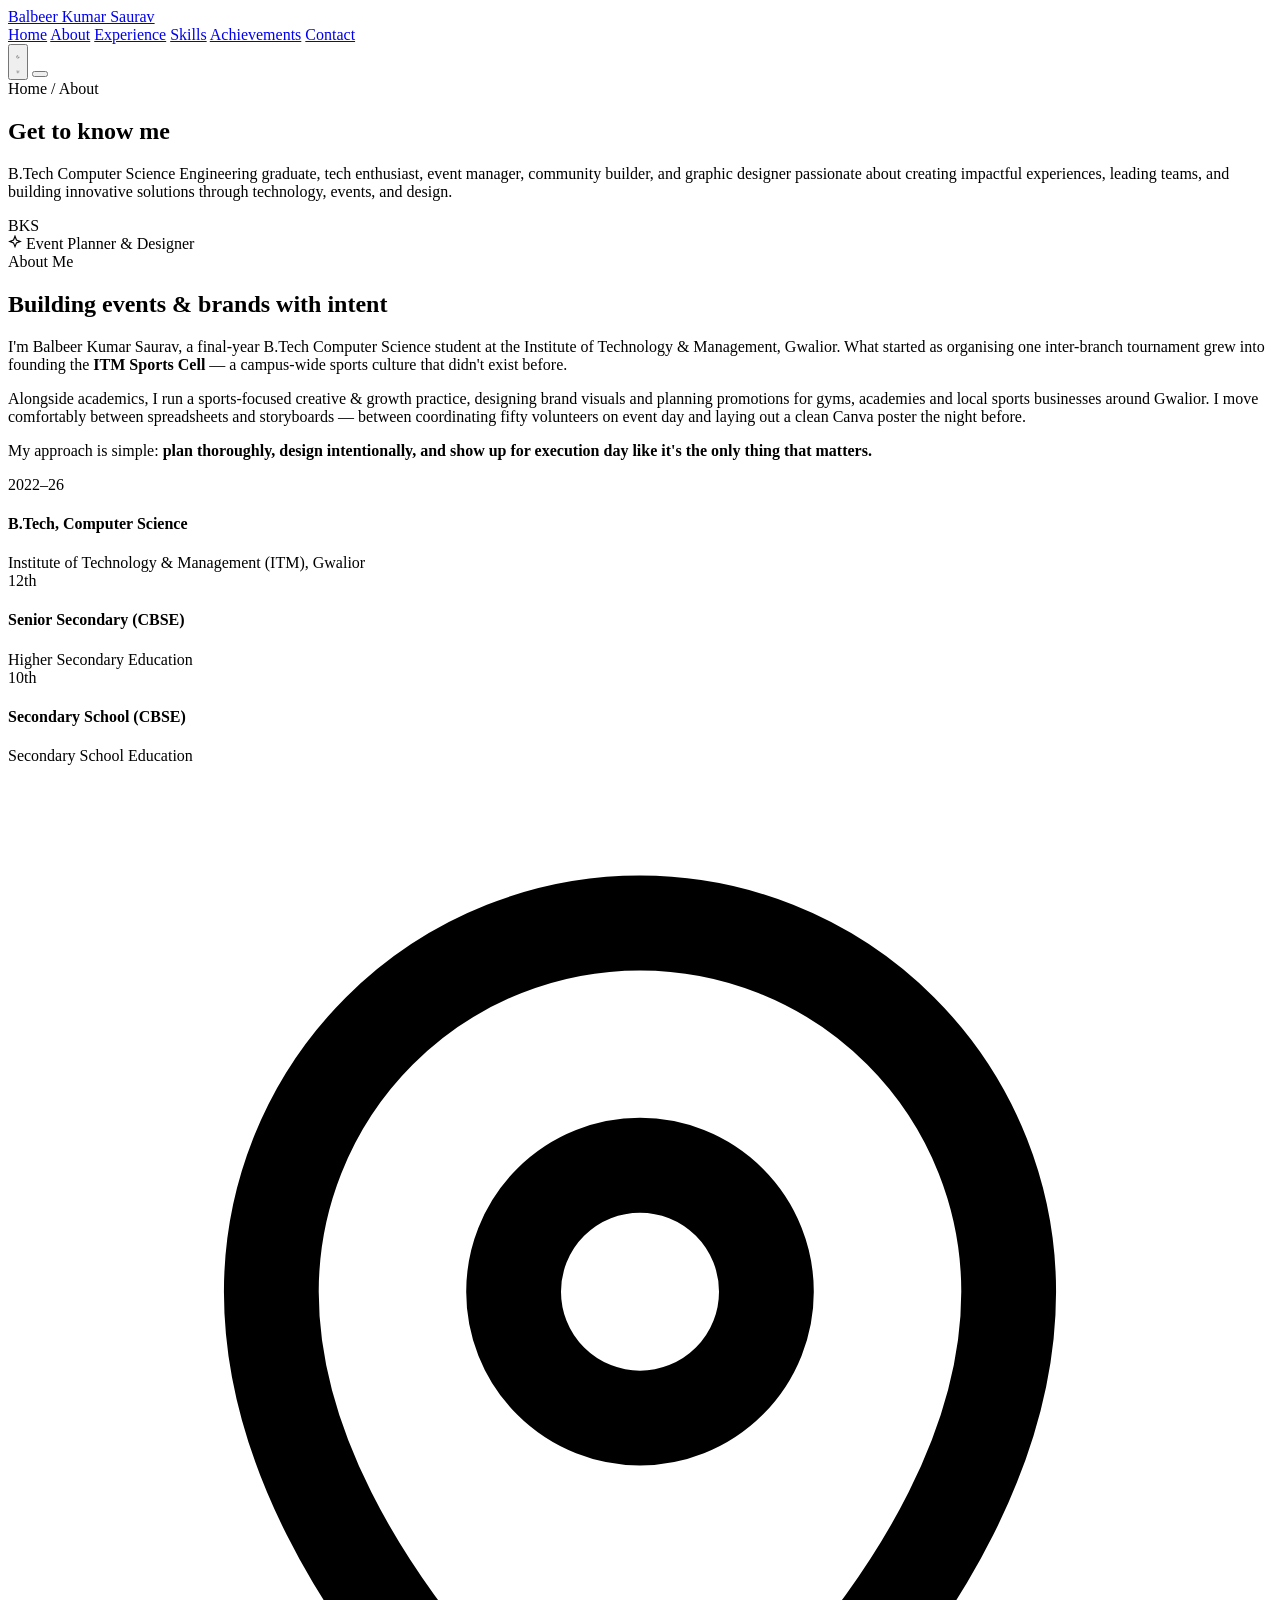
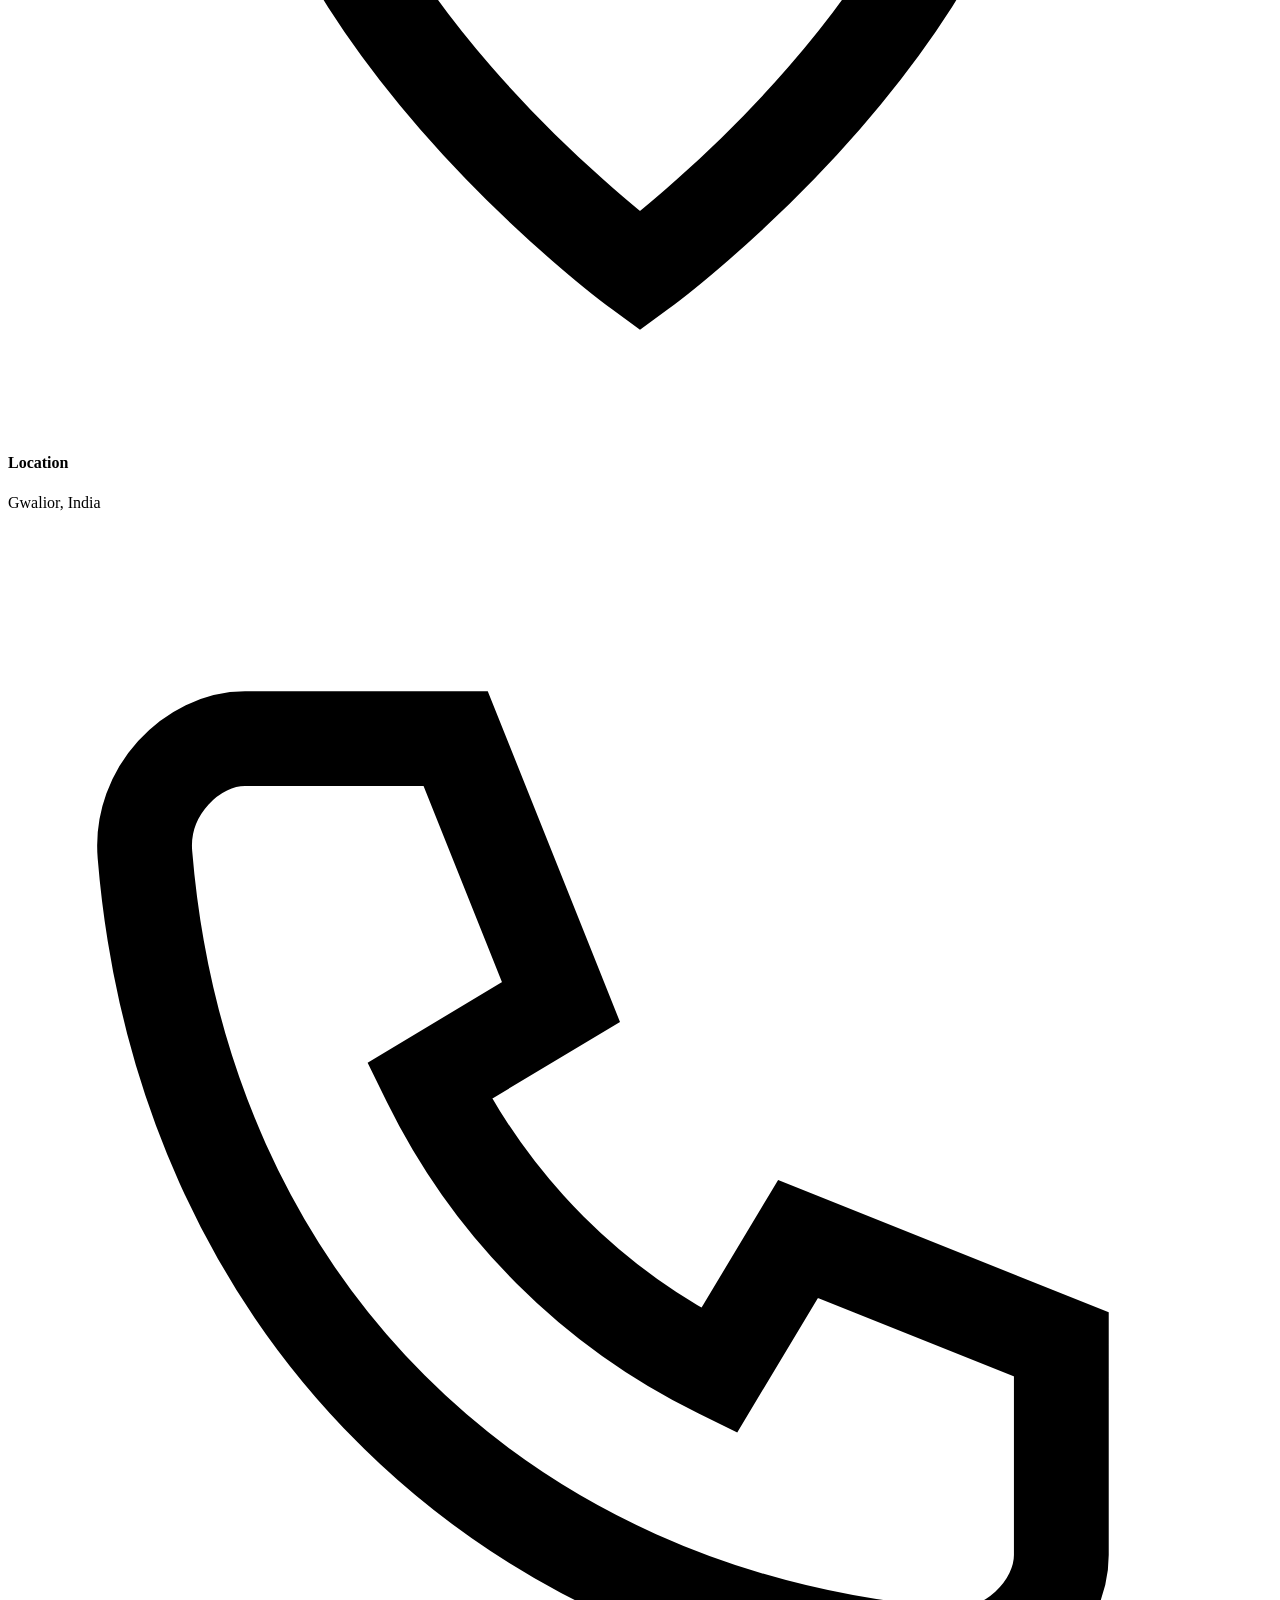
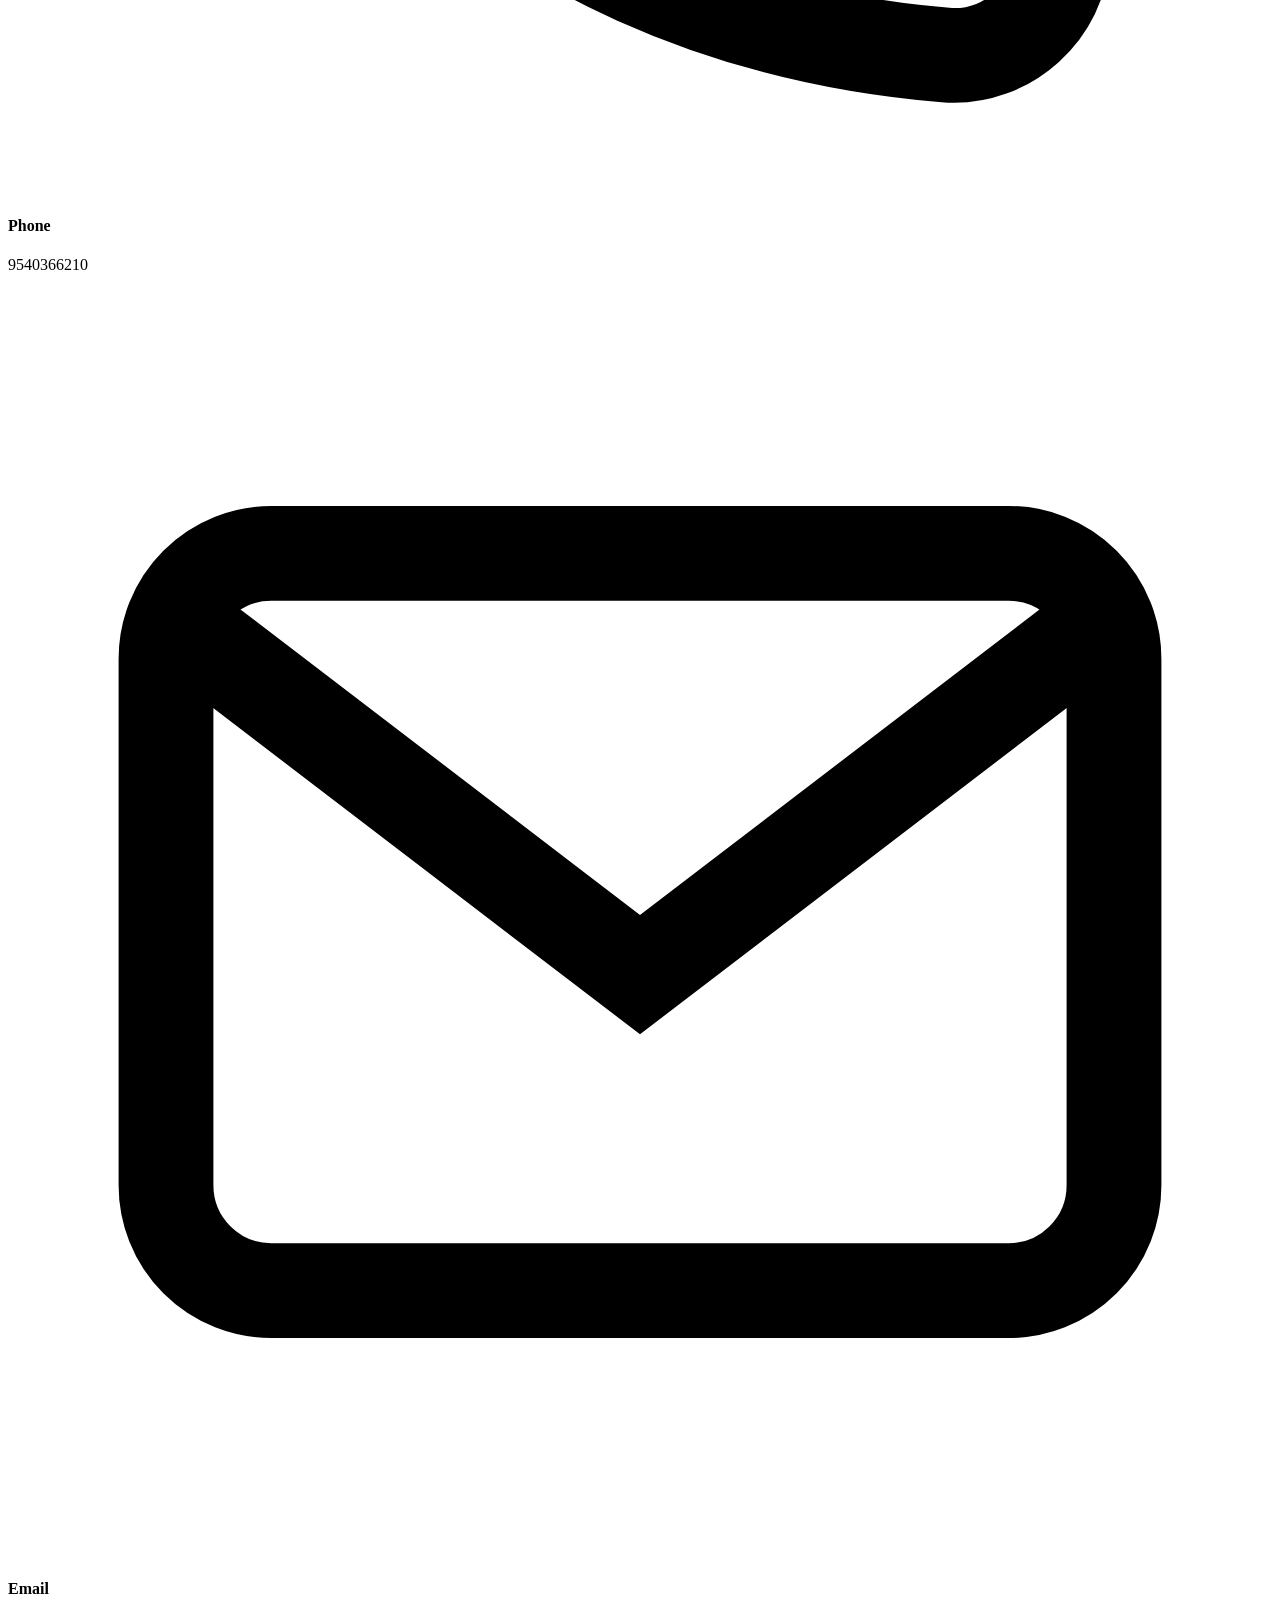
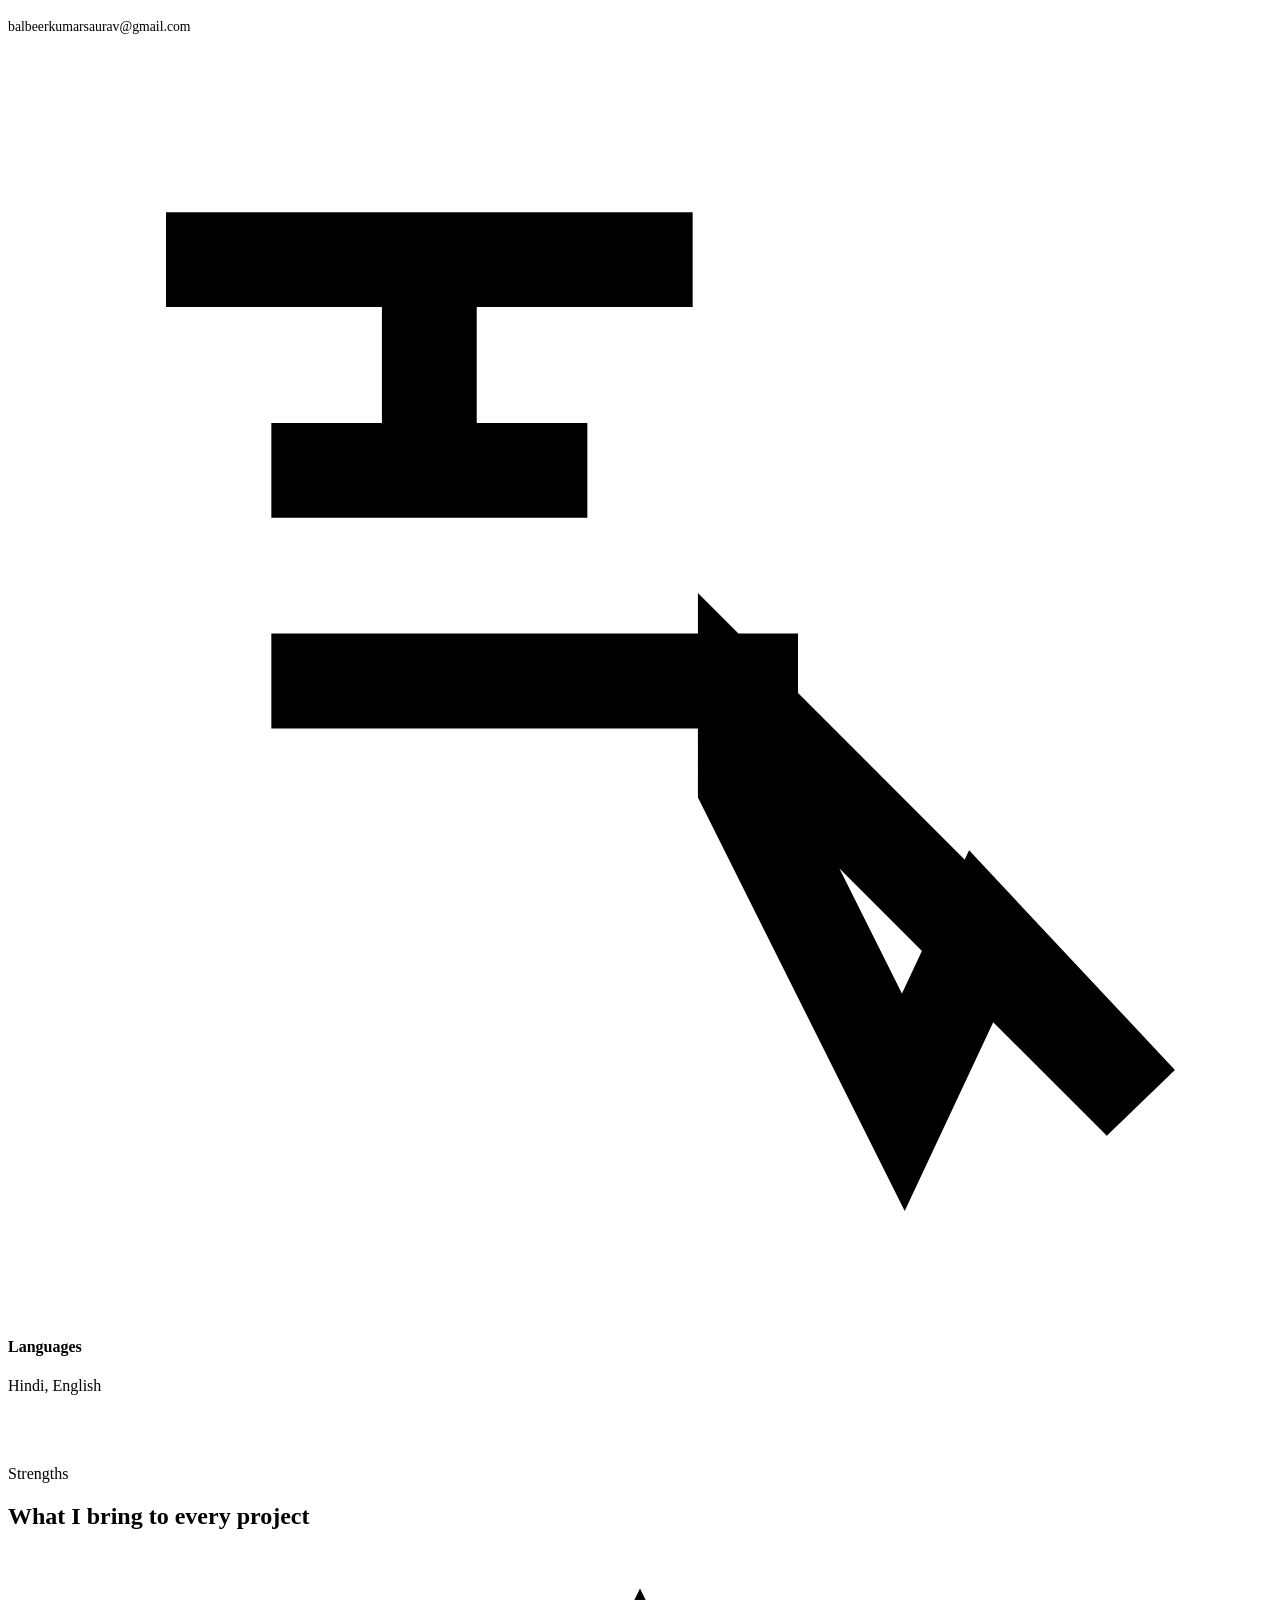
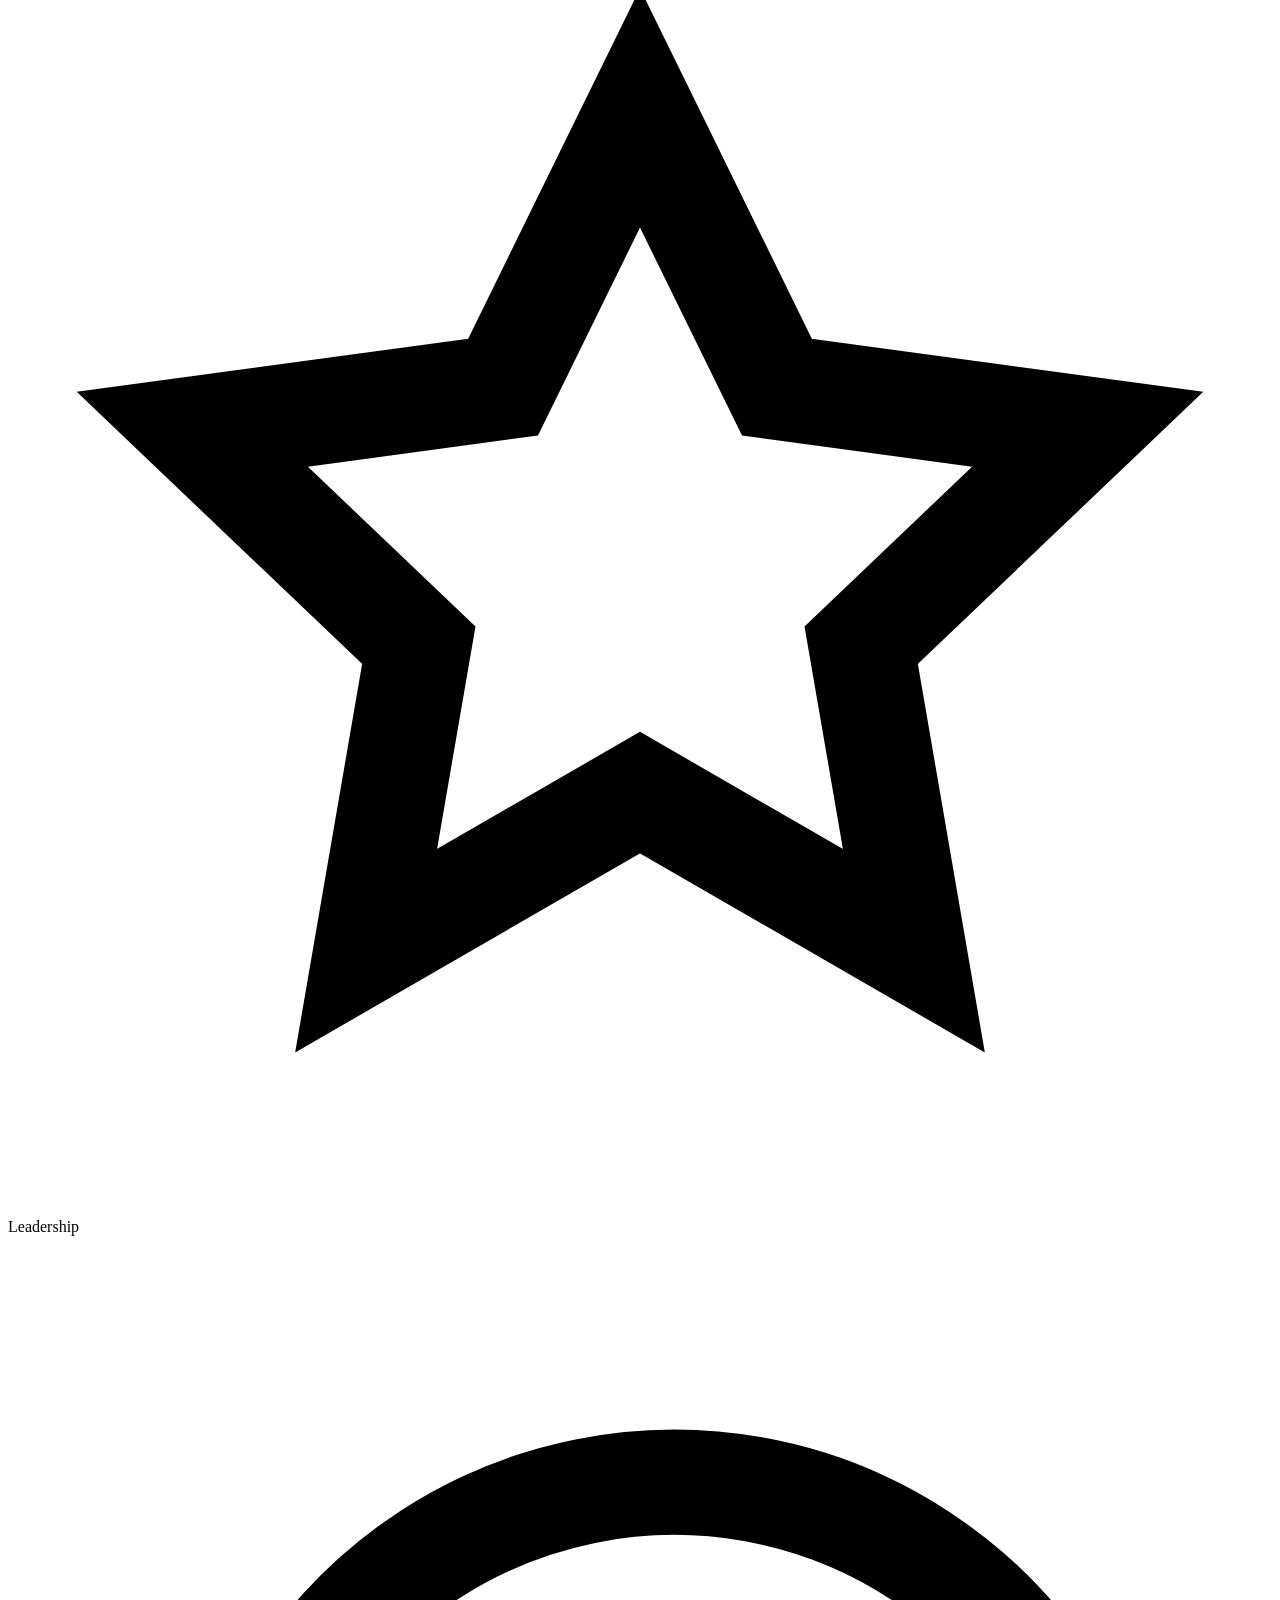
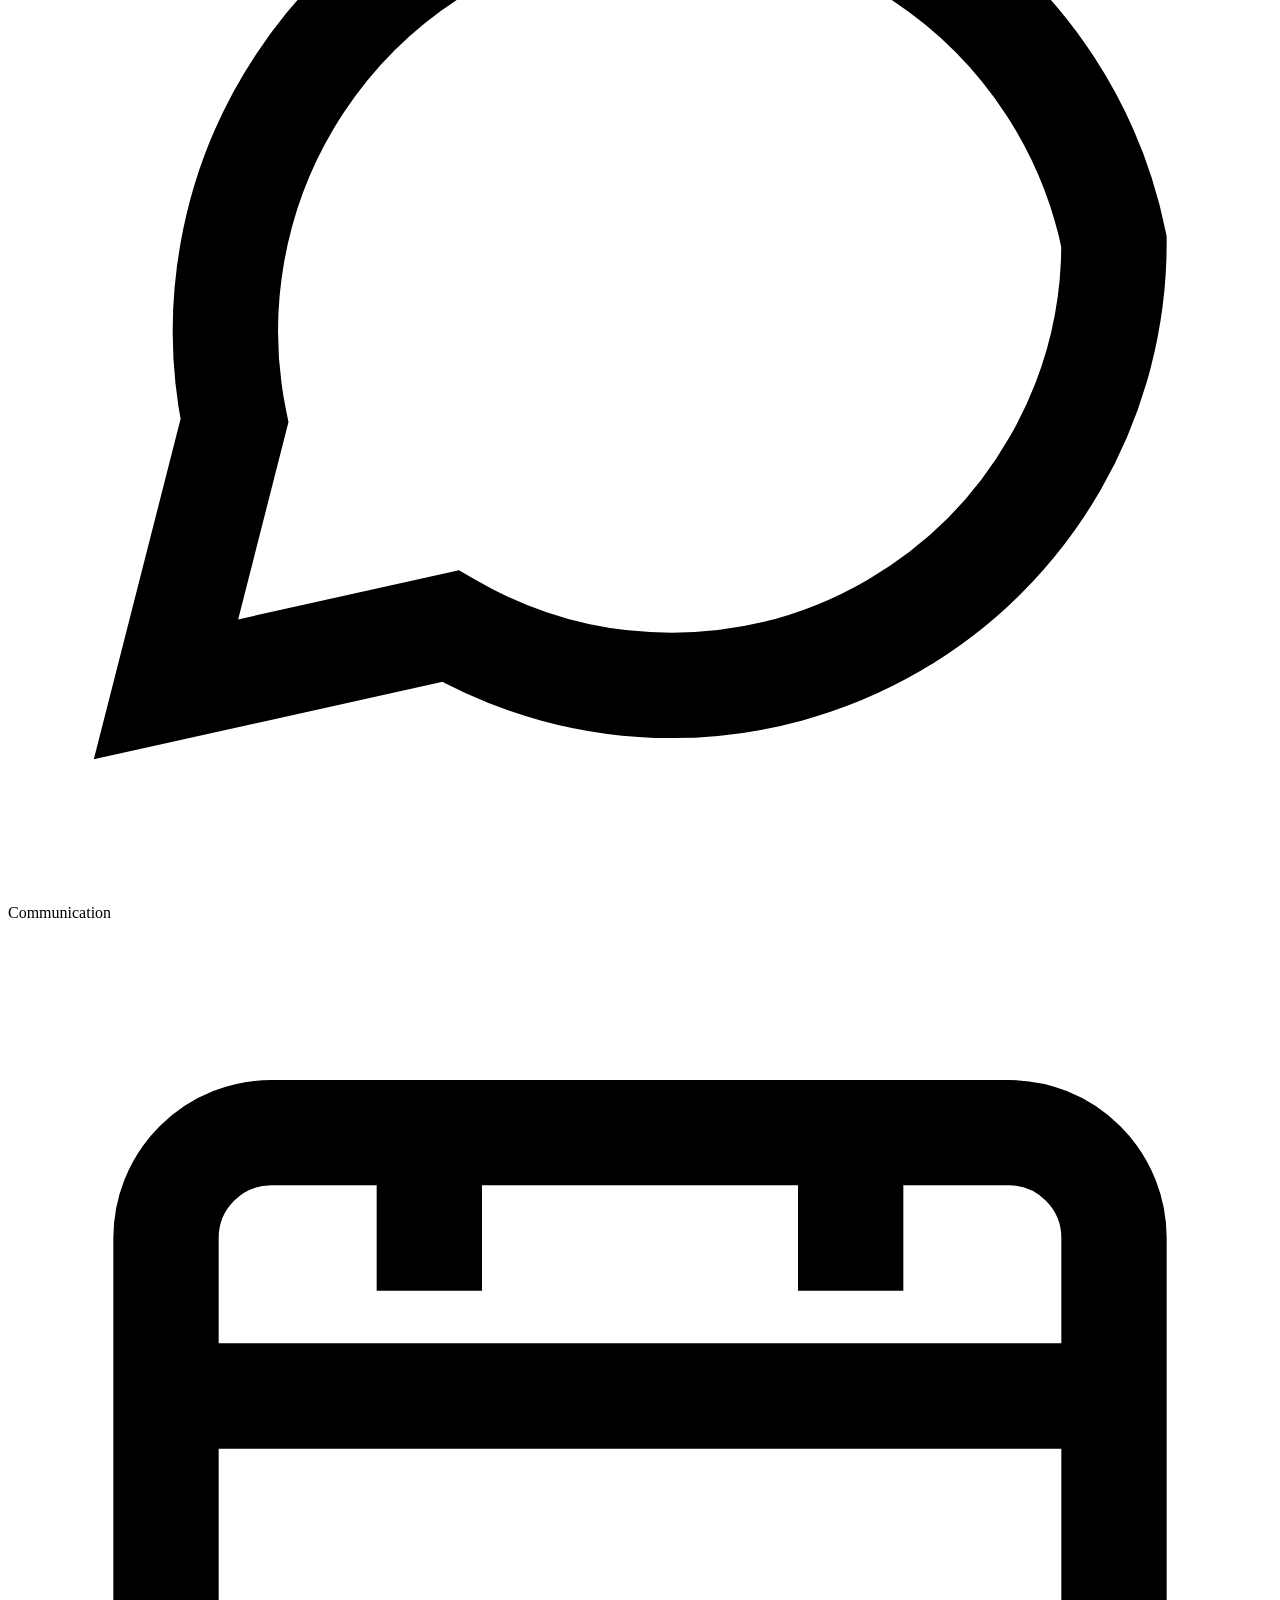
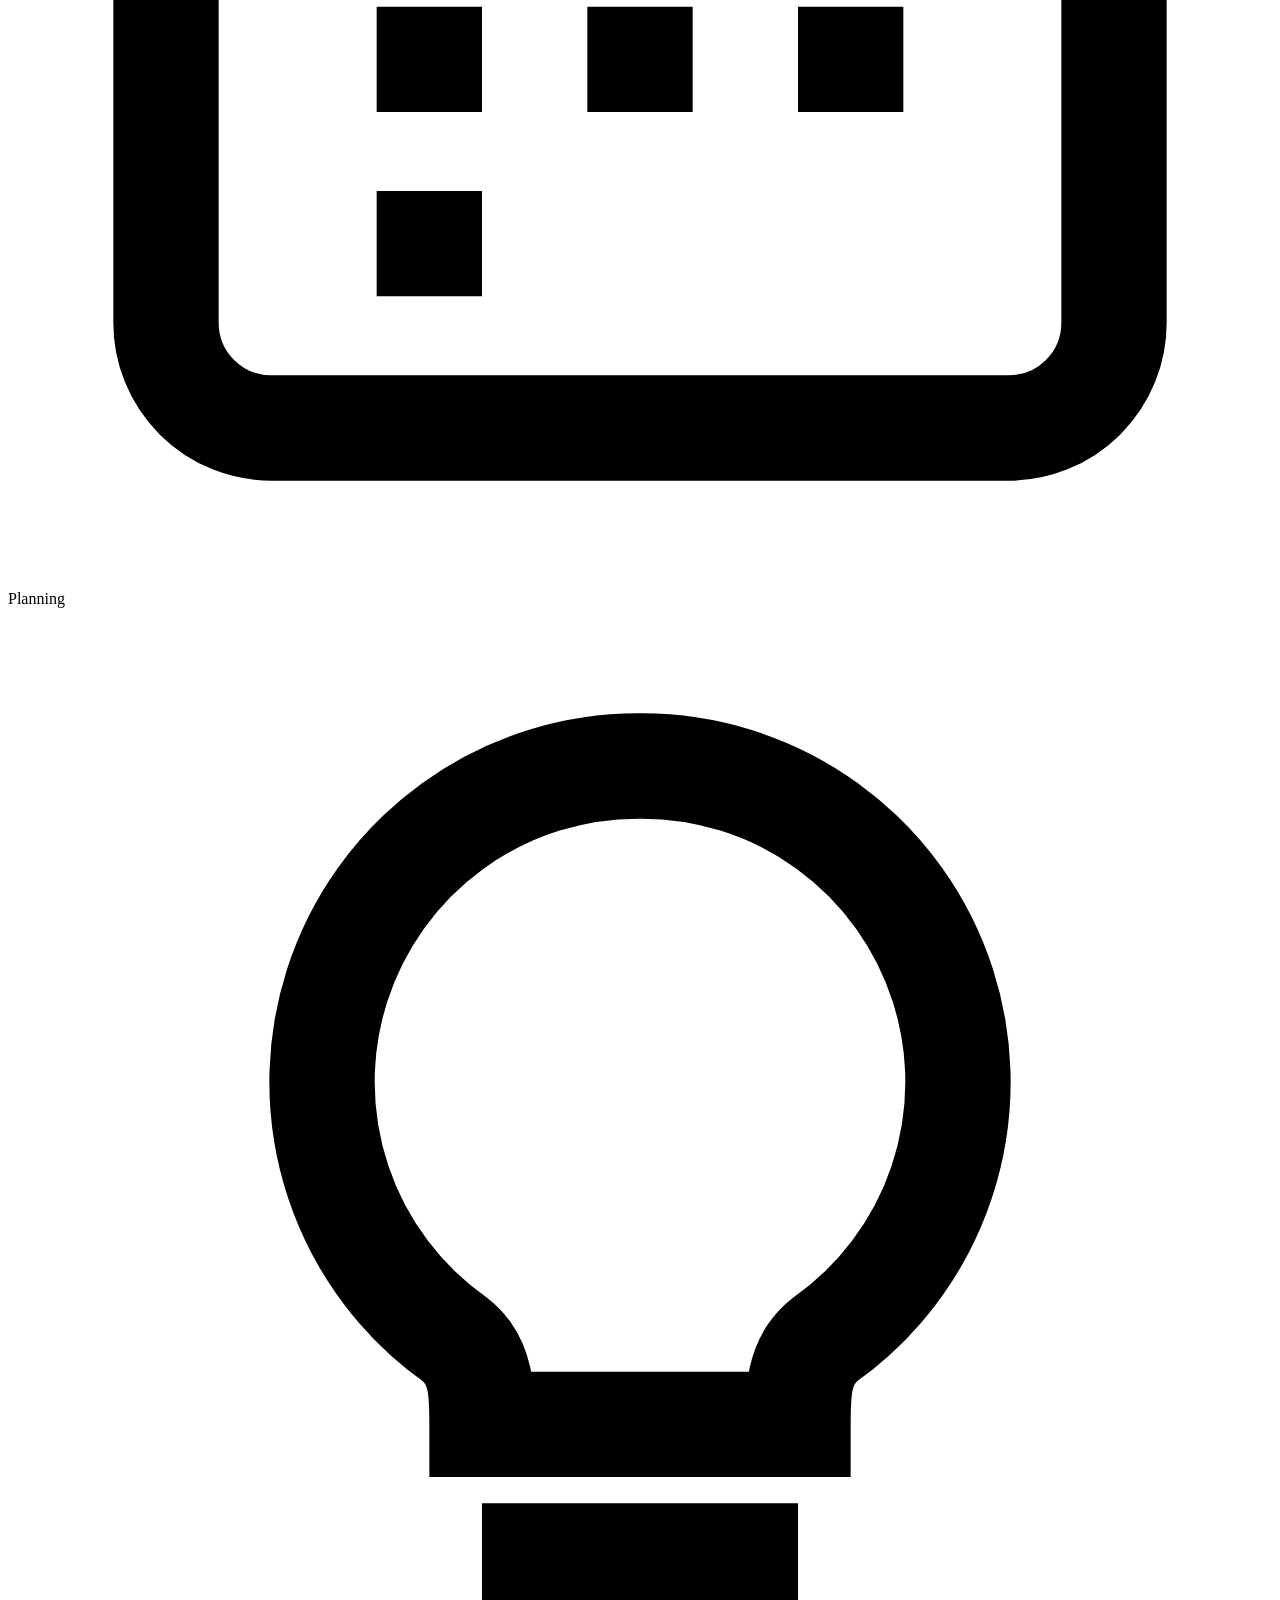
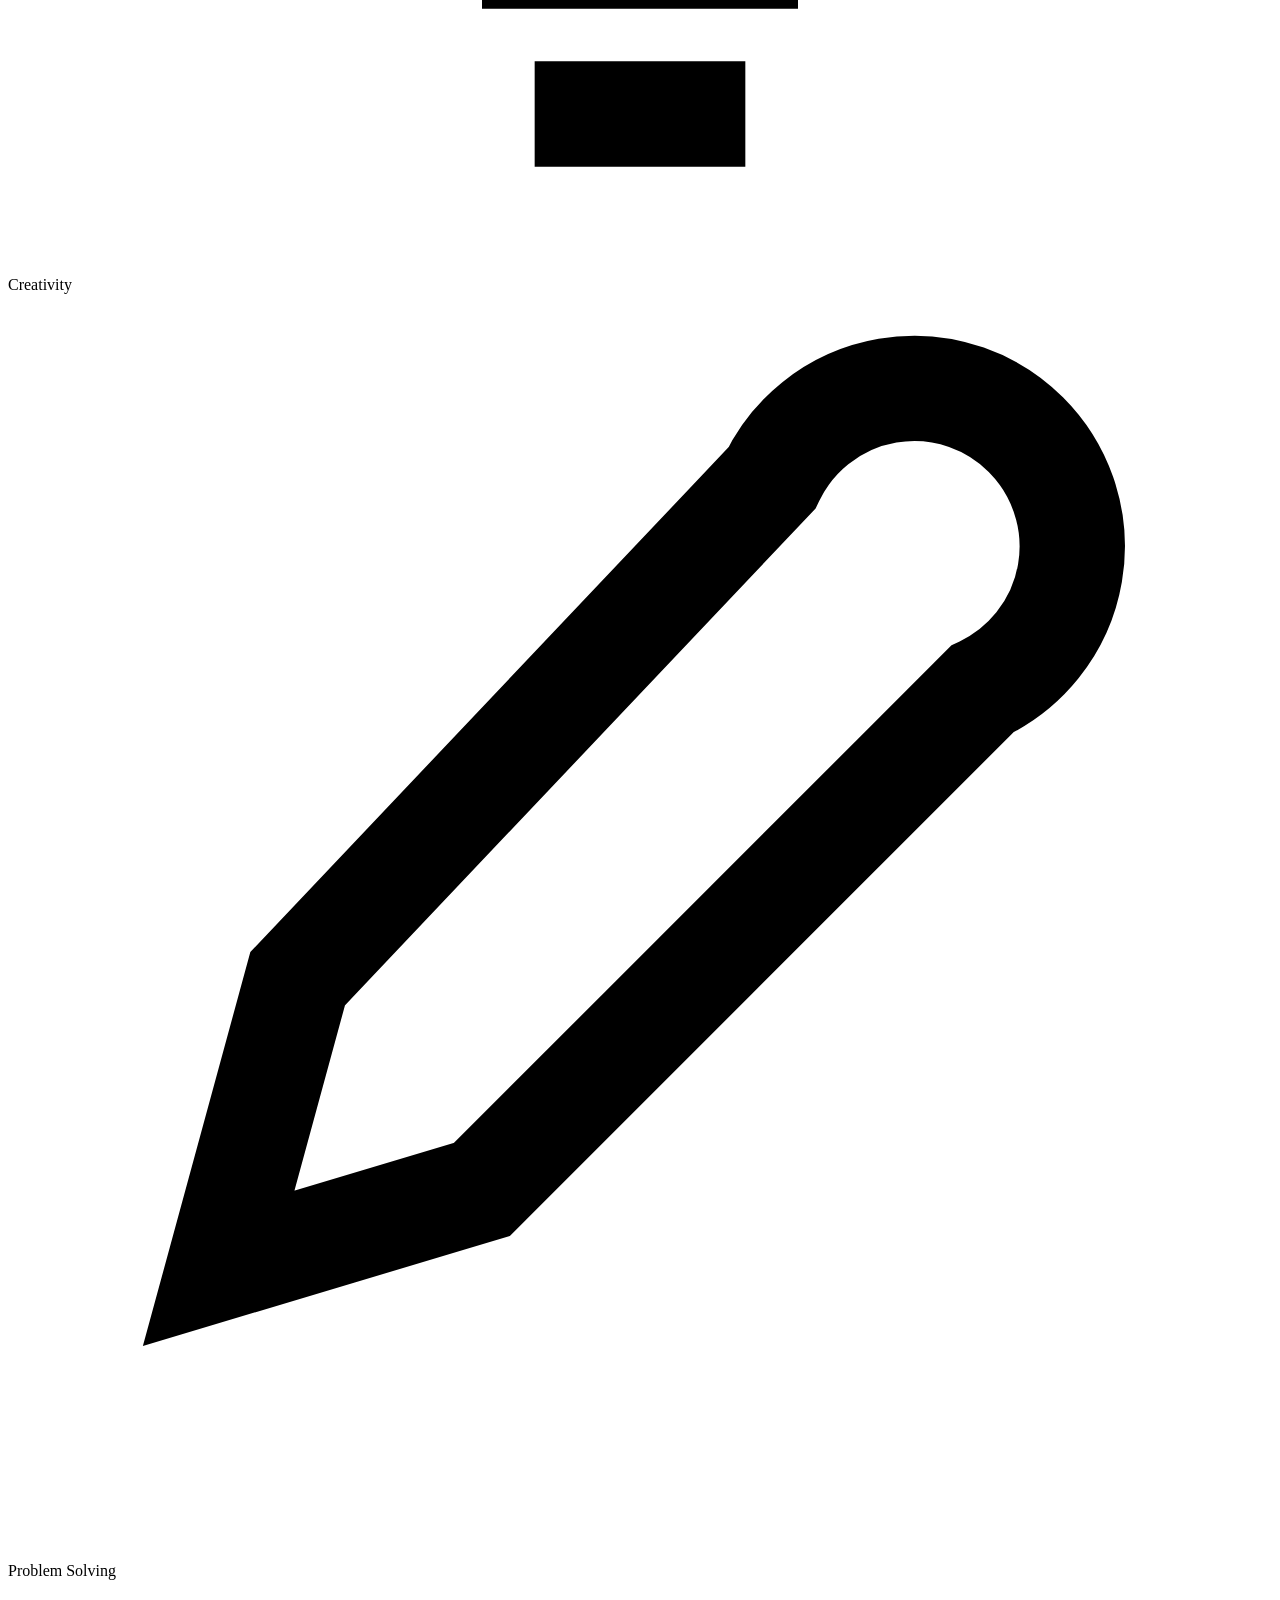
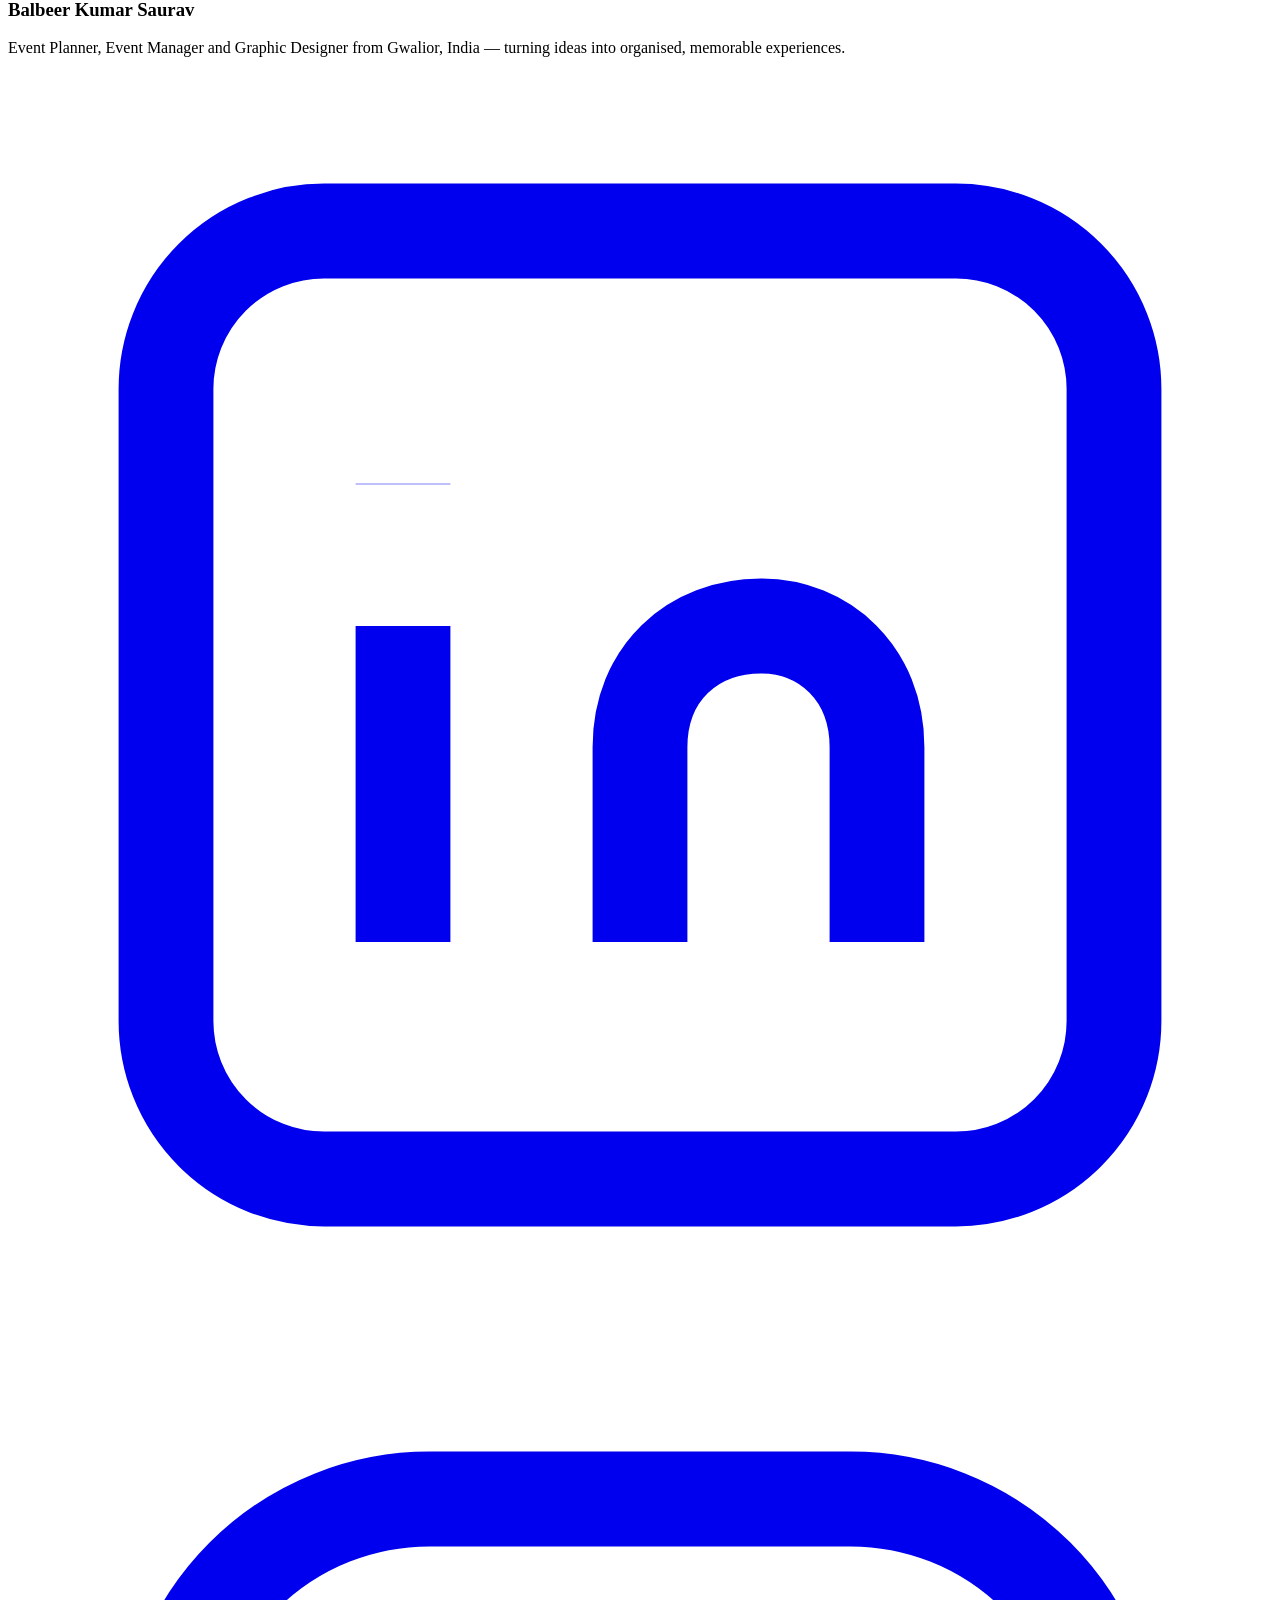
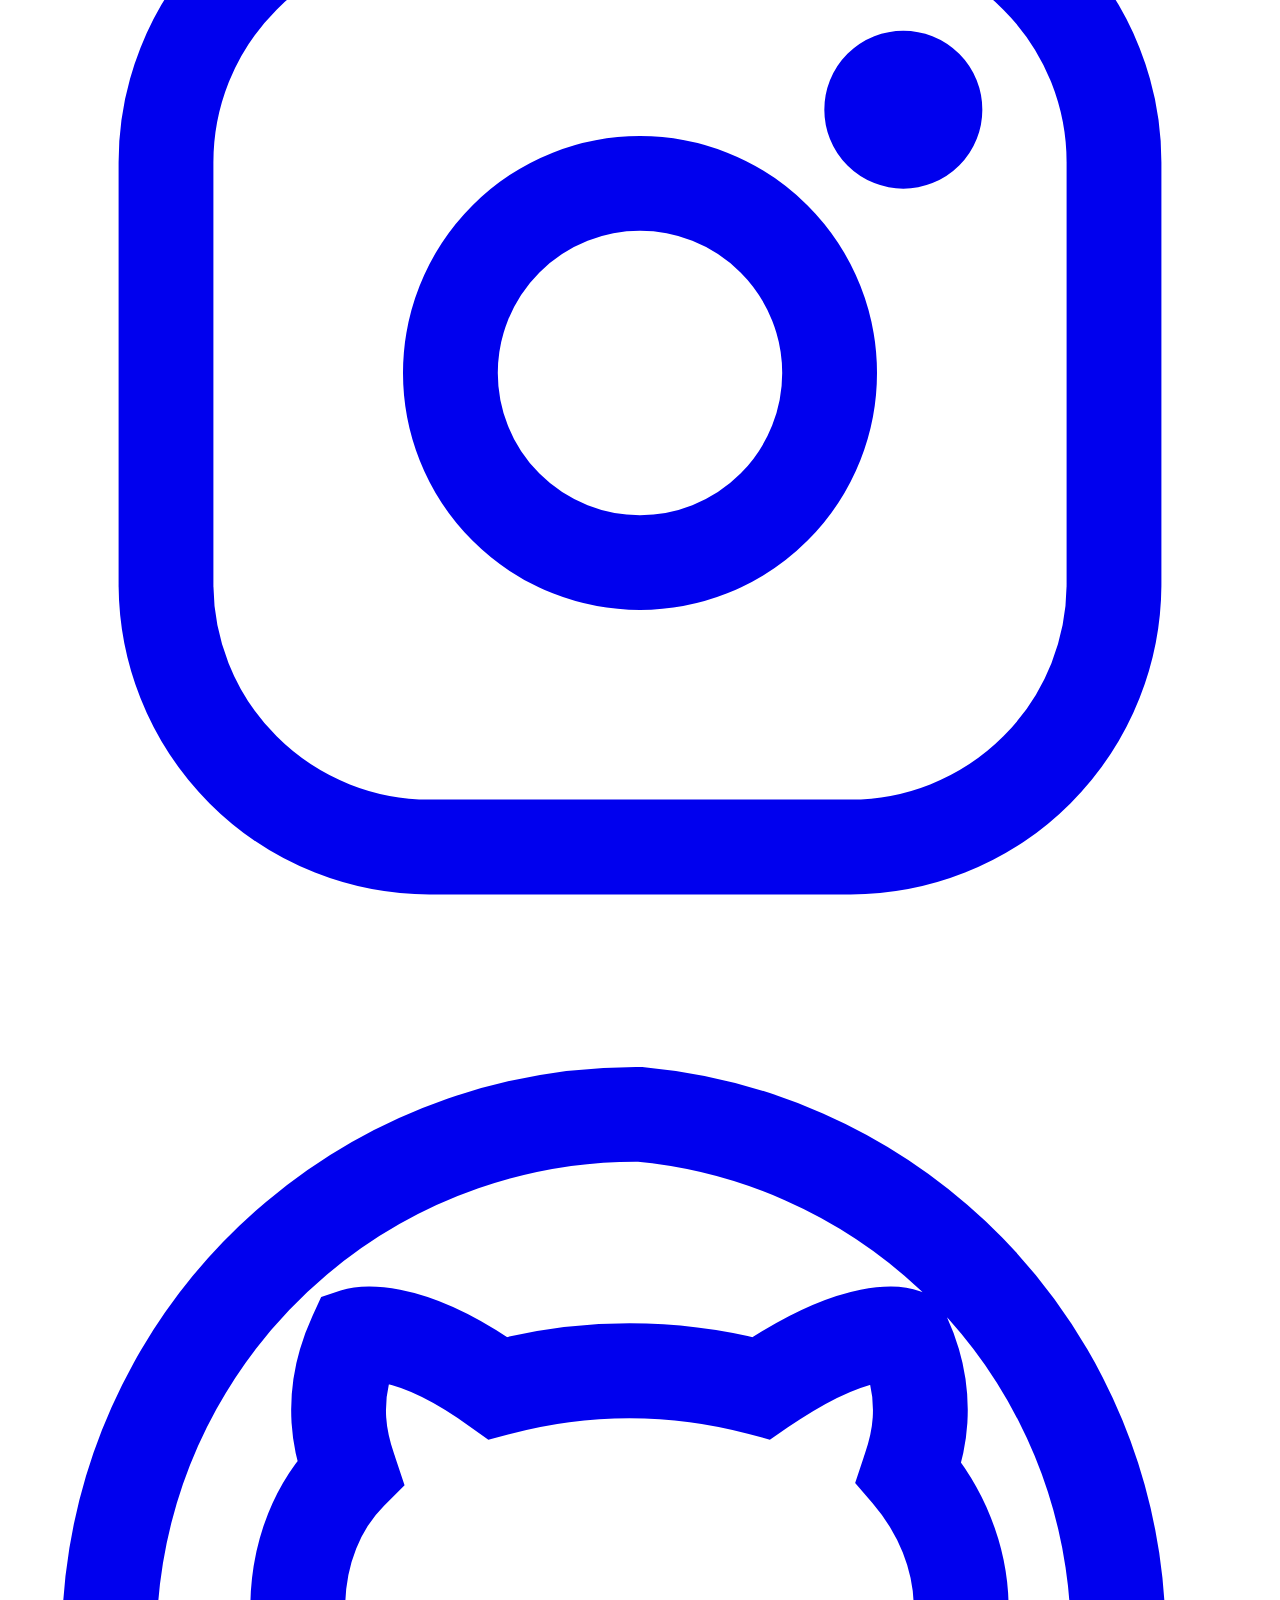
==== about.html @ 64732ffb "Add files via upload add all file" ====
<!DOCTYPE html>
<html lang="en">
<head>
<meta charset="UTF-8">
<meta name="viewport" content="width=device-width, initial-scale=1.0">
<title>About | Balbeer Kumar Saurav</title>
<meta name="description" content="Learn more about Balbeer Kumar Saurav — B.Tech CSE student, event leader and graphic designer based in Gwalior, India.">
<meta name="keywords" content="About Balbeer Kumar Saurav, Event Planner Gwalior, ITM Gwalior, Sports Cell President">
<meta name="author" content="Balbeer Kumar Saurav">
<meta property="og:title" content="About | Balbeer Kumar Saurav">
<meta property="og:description" content="B.Tech CSE student, event leader and graphic designer based in Gwalior, India.">
<meta property="og:type" content="website">
<link rel="icon" type="image/svg+xml" href="images/favicon.svg">
<link rel="preconnect" href="https://fonts.googleapis.com">
<link rel="preconnect" href="https://fonts.gstatic.com" crossorigin>
<link href="https://fonts.googleapis.com/css2?family=Poppins:wght@300;400;500;600;700;800;900&display=swap" rel="stylesheet">
<link rel="stylesheet" href="css/style.css">
</head>
<body>

<div id="loader"><div class="loader-mark"></div></div>

<header class="navbar">
  <div class="nav-inner">
    <a href="index.html" class="logo">Balbeer Kumar Saurav</a>
    <nav class="nav-menu">
      <a href="index.html">Home</a>
      <a href="about.html">About</a>
      <a href="experience.html">Experience</a>
      <a href="skills.html">Skills</a>
      <a href="achievements.html">Achievements</a>
      <a href="contact.html">Contact</a>
    </nav>
    <div class="nav-actions">
      <button class="theme-toggle" aria-label="Toggle dark mode">
        <svg class="moon" viewBox="0 0 24 24" fill="none" stroke="currentColor" stroke-width="1.8"><path d="M21 12.8A9 9 0 1 1 11.2 3a7 7 0 0 0 9.8 9.8z"/></svg>
        <svg class="sun" viewBox="0 0 24 24" fill="none" stroke="currentColor" stroke-width="1.8"><circle cx="12" cy="12" r="4.2"/><path d="M12 2v3M12 19v3M4.2 4.2l2.1 2.1M17.7 17.7l2.1 2.1M2 12h3M19 12h3M4.2 19.8l2.1-2.1M17.7 6.3l2.1-2.1"/></svg>
      </button>
      <button class="hamburger" aria-label="Toggle menu"><span></span><span></span><span></span></button>
    </div>
  </div>
</header>

<section class="page-header">
  <div class="hero-bg-shapes">
    <div class="blob b1"></div>
    <div class="blob b2"></div>
    <div class="hero-grid-overlay"></div>
  </div>
  <div class="container">
    <div class="page-kicker">Home <span class="sep">/</span> About</div>
    <h1>Get to know me</h1>
    <p>B.Tech Computer Science Engineering graduate, tech enthusiast, event manager, community builder, and graphic designer passionate about creating impactful experiences, leading teams, and building innovative solutions through technology, events, and design.</p>
  </div>
</section>

<section class="section">
  <div class="container">
    <div class="about-grid">
      <div class="about-photo-wrap reveal-left">
        <div class="photo-frame">
          <span class="initials">BKS</span>
        </div>
        <div class="photo-badge">
          <svg width="14" height="14" viewBox="0 0 24 24" fill="none" stroke="currentColor" stroke-width="2"><path d="M12 2l2.5 6.5L21 11l-6.5 2.5L12 20l-2.5-6.5L3 11l6.5-2.5z"/></svg>
          Event Planner &amp; Designer
        </div>
      </div>

      <div class="about-text reveal-right">
        <span class="eyebrow">About Me</span>
        <h2>Building events &amp; brands with intent</h2>
        <p>I'm Balbeer Kumar Saurav, a final-year B.Tech Computer Science student at the Institute of Technology &amp; Management, Gwalior. What started as organising one inter-branch tournament grew into founding the <strong>ITM Sports Cell</strong> — a campus-wide sports culture that didn't exist before.</p>
        <p>Alongside academics, I run a sports-focused creative &amp; growth practice, designing brand visuals and planning promotions for gyms, academies and local sports businesses around Gwalior. I move comfortably between spreadsheets and storyboards — between coordinating fifty volunteers on event day and laying out a clean Canva poster the night before.</p>
        <p>My approach is simple: <strong>plan thoroughly, design intentionally, and show up for execution day like it's the only thing that matters.</strong></p>

        <div class="edu-timeline">
          <div class="edu-item reveal">
            <span class="edu-year">2022–26</span>
            <div>
              <h4>B.Tech, Computer Science</h4>
              <span>Institute of Technology &amp; Management (ITM), Gwalior</span>
            </div>
          </div>
          <div class="edu-item reveal delay-1">
            <span class="edu-year">12th</span>
            <div>
              <h4>Senior Secondary (CBSE)</h4>
              <span>Higher Secondary Education</span>
            </div>
          </div>
          <div class="edu-item reveal delay-2">
            <span class="edu-year">10th</span>
            <div>
              <h4>Secondary School (CBSE)</h4>
              <span>Secondary School Education</span>
            </div>
          </div>
        </div>
      </div>
    </div>

    <div class="info-cards">
      <div class="info-card reveal">
        <div class="ic-icon"><svg viewBox="0 0 24 24" fill="none" stroke="currentColor" stroke-width="1.8"><path d="M12 21s-7-5.1-7-11a7 7 0 0 1 14 0c0 5.9-7 11-7 11z"/><circle cx="12" cy="10" r="2.4"/></svg></div>
        <h4>Location</h4>
        <p>Gwalior, India</p>
      </div>
      <div class="info-card reveal delay-1">
        <div class="ic-icon"><svg viewBox="0 0 24 24" fill="none" stroke="currentColor" stroke-width="1.8"><path d="M4.5 4h4l2 5-2.5 1.5a12 12 0 0 0 5.5 5.5L15 13.5l5 2v4c0 1-1 2-2.2 1.9C9.3 20.7 3.3 14.7 2.6 6.2 2.5 5 3.5 4 4.5 4z"/></svg></div>
        <h4>Phone</h4>
        <p>9540366210</p>
      </div>
      <div class="info-card reveal delay-2">
        <div class="ic-icon"><svg viewBox="0 0 24 24" fill="none" stroke="currentColor" stroke-width="1.8"><rect x="3" y="5" width="18" height="14" rx="2"/><path d="M3.5 6.5L12 13l8.5-6.5"/></svg></div>
        <h4>Email</h4>
        <p style="font-size:.86rem;word-break:break-all;">balbeerkumarsaurav@gmail.com</p>
      </div>
      <div class="info-card reveal delay-3">
        <div class="ic-icon"><svg viewBox="0 0 24 24" fill="none" stroke="currentColor" stroke-width="1.8"><path d="M5 8h6M5 12h10M8 4v4M3 4h10M14 14l3 6 1.5-3.2L21.5 20l-7.5-7.5z"/></svg></div>
        <h4>Languages</h4>
        <p>Hindi, English</p>
      </div>
    </div>

    <div class="section-head reveal" style="margin-top:70px;margin-bottom:10px;">
      <span class="eyebrow">Strengths</span>
      <h2>What I bring to every project</h2>
    </div>
    <div class="strengths-row">
      <div class="strength-pill reveal"><div class="si"><svg viewBox="0 0 24 24" fill="none" stroke="currentColor" stroke-width="2"><path d="M12 3l2.6 5.3 5.9.8-4.3 4.1 1 5.8L12 16l-5.2 3 1-5.8-4.3-4.1 5.9-.8z"/></svg></div><span>Leadership</span></div>
      <div class="strength-pill reveal delay-1"><div class="si"><svg viewBox="0 0 24 24" fill="none" stroke="currentColor" stroke-width="2"><path d="M21 11.5a8.4 8.4 0 0 1-12.6 7.3L3 20l1.3-5.1A8.4 8.4 0 1 1 21 11.5z"/></svg></div><span>Communication</span></div>
      <div class="strength-pill reveal delay-2"><div class="si"><svg viewBox="0 0 24 24" fill="none" stroke="currentColor" stroke-width="2"><rect x="3" y="4" width="18" height="17" rx="2"/><path d="M3 9h18M8 4v3M16 4v3M7 14h2M11 14h2M15 14h2M7 17.5h2"/></svg></div><span>Planning</span></div>
      <div class="strength-pill reveal delay-3"><div class="si"><svg viewBox="0 0 24 24" fill="none" stroke="currentColor" stroke-width="2"><path d="M9 18h6M10 21h4M12 3a6 6 0 0 0-3.5 10.9c.5.4.5 1 .5 1.6h6c0-.6 0-1.2.5-1.6A6 6 0 0 0 12 3z"/></svg></div><span>Creativity</span></div>
      <div class="strength-pill reveal delay-4"><div class="si"><svg viewBox="0 0 24 24" fill="none" stroke="currentColor" stroke-width="2"><path d="M14.5 3.5a3 3 0 1 1 4 4L9 17l-5 1.5L5.5 13z"/></svg></div><span>Problem Solving</span></div>
    </div>
  </div>
</section>

<footer class="site-footer">
  <div class="container">
    <div class="footer-grid">
      <div class="footer-brand">
        <h3>Balbeer Kumar Saurav</h3>
        <p>Event Planner, Event Manager and Graphic Designer from Gwalior, India — turning ideas into organised, memorable experiences.</p>
        <div class="footer-social">
          <a class="social-circle" href="#" aria-label="LinkedIn"><svg viewBox="0 0 24 24" fill="none" stroke="currentColor" stroke-width="1.8"><rect x="3" y="3" width="18" height="18" rx="3"/><path d="M7.5 10.5v6M7.5 7.8v.01M12 16.5v-3.7c0-1.4 1-2.3 2.3-2.3 1.2 0 2.2.9 2.2 2.3v3.7"/></svg></a>
          <a class="social-circle" href="#" aria-label="Instagram"><svg viewBox="0 0 24 24" fill="none" stroke="currentColor" stroke-width="1.8"><rect x="3" y="3" width="18" height="18" rx="5"/><circle cx="12" cy="12" r="3.6"/><circle cx="17" cy="7" r=".6" fill="currentColor"/></svg></a>
          <a class="social-circle" href="#" aria-label="GitHub"><svg viewBox="0 0 24 24" fill="none" stroke="currentColor" stroke-width="1.8"><path d="M12 2a10 10 0 0 0-3.2 19.5c.5.1.7-.2.7-.5v-1.8c-2.8.6-3.4-1.3-3.4-1.3-.5-1.1-1.1-1.5-1.1-1.5-.9-.6.1-.6.1-.6 1 .1 1.5 1 1.5 1 .9 1.5 2.3 1.1 2.9.8.1-.6.4-1.1.6-1.3-2.2-.2-4.6-1.1-4.6-4.9 0-1.1.4-2 1-2.6-.1-.3-.5-1.3.1-2.6 0 0 .9-.3 2.7 1a9.6 9.6 0 0 1 5 0c1.9-1.3 2.7-1 2.7-1 .6 1.3.2 2.3.1 2.6.6.7 1 1.6 1 2.6 0 3.8-2.4 4.7-4.6 4.9.4.3.7.9.7 1.8v2.6c0 .3.2.6.7.5A10 10 0 0 0 12 2z"/></svg></a>
          <a class="social-circle" href="mailto:balbeerkumarsaurav@gmail.com" aria-label="Email"><svg viewBox="0 0 24 24" fill="none" stroke="currentColor" stroke-width="1.8"><rect x="3" y="5" width="18" height="14" rx="2"/><path d="M3.5 6.5L12 13l8.5-6.5"/></svg></a>
        </div>
      </div>
      <div class="footer-col">
        <h4>Quick Links</h4>
        <ul>
          <li><a href="about.html">About Me</a></li>
          <li><a href="experience.html">Experience</a></li>
          <li><a href="skills.html">Skills</a></li>
          <li><a href="achievements.html">Achievements</a></li>
        </ul>
      </div>
      <div class="footer-col">
        <h4>Get In Touch</h4>
        <ul>
          <li><a href="mailto:balbeerkumarsaurav@gmail.com">balbeerkumarsaurav@gmail.com</a></li>
          <li><a href="tel:9540366210">9540366210</a></li>
          <li><a href="contact.html">Gwalior, India</a></li>
        </ul>
      </div>
    </div>
    <div class="footer-bottom">
      <p>&copy; 2026 Balbeer Kumar Saurav. All rights reserved.</p>
      <p>Designed &amp; built with care.</p>
    </div>
  </div>
</footer>

<button class="back-to-top" aria-label="Back to top">
  <svg viewBox="0 0 24 24" fill="none" stroke="currentColor" stroke-width="2"><path d="M12 19V5M5 12l7-7 7 7"/></svg>
</button>

<script src="js/script.js"></script>
</body>
</html>
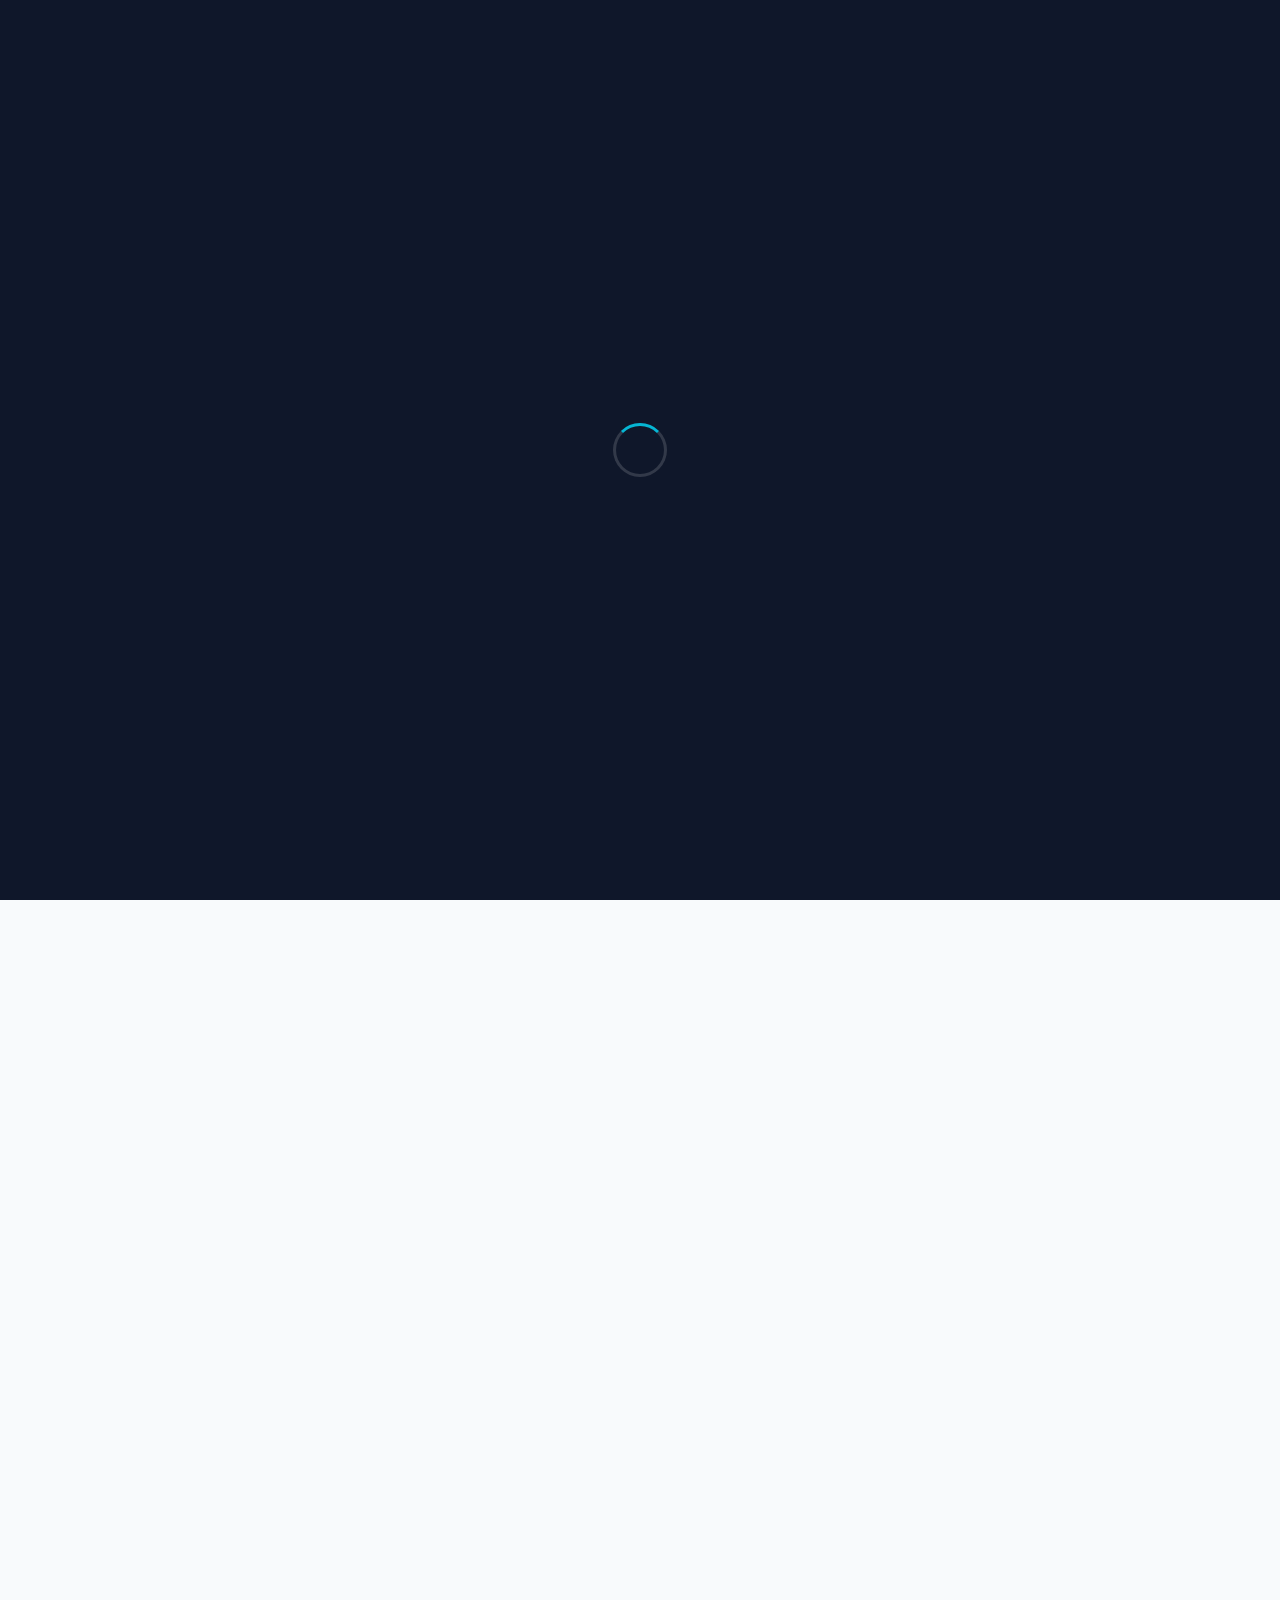
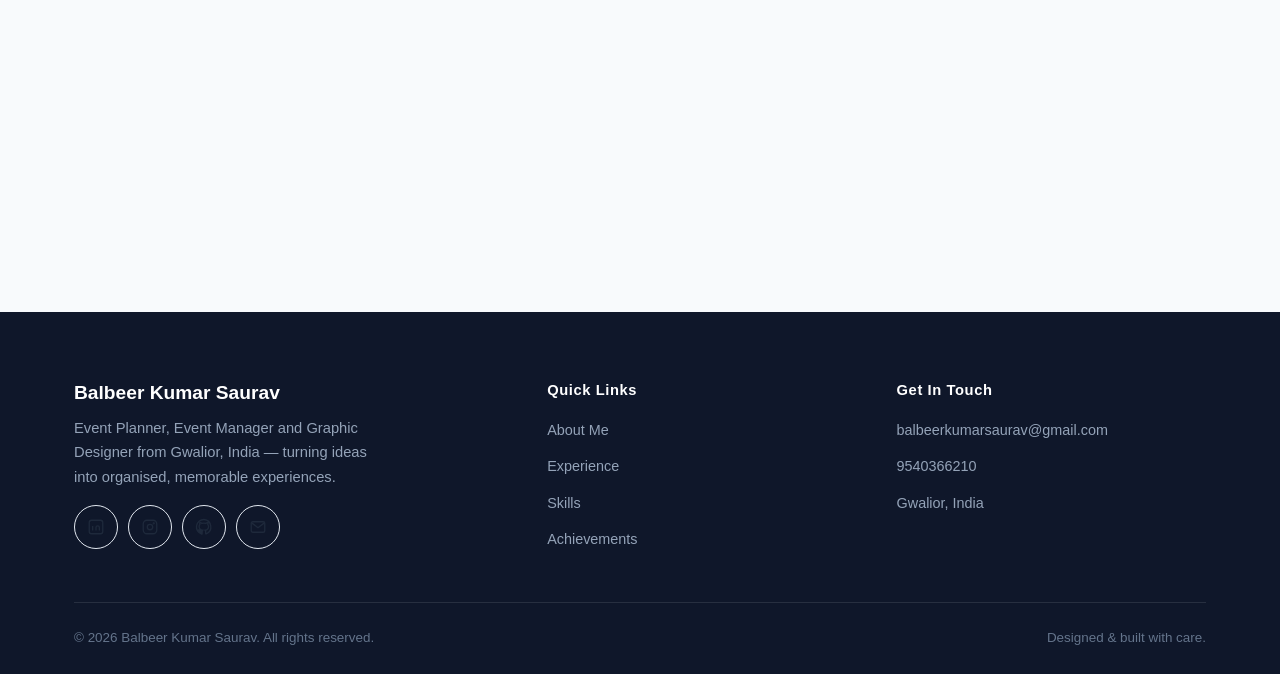
==== commit 52f9d560: "Fix stylesheet link in about.html" ====
--- a/about.html
+++ b/about.html
@@ -14,7 +14,7 @@
 <link rel="preconnect" href="https://fonts.googleapis.com">
 <link rel="preconnect" href="https://fonts.gstatic.com" crossorigin>
 <link href="https://fonts.googleapis.com/css2?family=Poppins:wght@300;400;500;600;700;800;900&display=swap" rel="stylesheet">
-<link rel="stylesheet" href="css/style.css">
+<link rel="stylesheet" href="style.css">
 </head>
 <body>
 
--- a/style.css
+++ b/style.css
@@ -0,0 +1,678 @@
+/* =========================================================
+   BALBEER KUMAR SAURAV — PORTFOLIO STYLESHEET
+   Event Planner · Event Manager · Graphic Designer
+   ========================================================= */
+
+/* -------------------- Design Tokens -------------------- */
+:root{
+  --primary:#0F172A;       /* deep navy   */
+  --secondary:#2563EB;      /* electric blue */
+  --accent:#06B6D4;         /* cyan        */
+  --bg:#F8FAFC;             /* page bg     */
+  --text:#1E293B;           /* body text   */
+  --muted:#64748B;
+  --white:#FFFFFF;
+  --border:#E2E8F0;
+
+  --gradient-main: linear-gradient(135deg,var(--secondary) 0%, var(--accent) 100%);
+  --gradient-dark: linear-gradient(160deg,#0B1222 0%, var(--primary) 55%, #102A4C 100%);
+  --gradient-glow: radial-gradient(circle at 30% 20%, rgba(37,99,235,.35), transparent 60%),
+                    radial-gradient(circle at 75% 75%, rgba(6,182,212,.30), transparent 55%);
+
+  --shadow-sm: 0 2px 10px rgba(15,23,42,.06);
+  --shadow-md: 0 10px 30px rgba(15,23,42,.10);
+  --shadow-lg: 0 25px 60px rgba(15,23,42,.16);
+  --shadow-glow: 0 0 0 1px rgba(37,99,235,.08), 0 20px 45px rgba(37,99,235,.18);
+
+  --radius-sm: 10px;
+  --radius-md: 16px;
+  --radius-lg: 24px;
+  --radius-full: 999px;
+
+  --maxw: 1180px;
+  --nav-h: 78px;
+
+  --ease: cubic-bezier(.22,1,.36,1);
+  --t-fast: .25s var(--ease);
+  --t-med: .5s var(--ease);
+  --t-slow: .9s var(--ease);
+
+  --font: 'Poppins', -apple-system, sans-serif;
+}
+
+/* Dark mode tokens */
+body.dark-mode{
+  --bg:#0B1222;
+  --text:#E2E8F0;
+  --muted:#94A3B8;
+  --white:#101B33;
+  --border:#1E2A45;
+  --shadow-sm: 0 2px 10px rgba(0,0,0,.35);
+  --shadow-md: 0 10px 30px rgba(0,0,0,.45);
+  --shadow-lg: 0 25px 60px rgba(0,0,0,.55);
+}
+
+/* -------------------- Reset -------------------- */
+*,*::before,*::after{box-sizing:border-box;margin:0;padding:0;}
+html{scroll-behavior:smooth;-webkit-text-size-adjust:100%;}
+body{
+  font-family:var(--font);
+  background:var(--bg);
+  color:var(--text);
+  line-height:1.65;
+  overflow-x:hidden;
+  transition:background var(--t-med), color var(--t-med);
+}
+img{max-width:100%;display:block;}
+a{color:inherit;text-decoration:none;}
+ul{list-style:none;}
+button{font-family:inherit;cursor:pointer;border:none;background:none;}
+input,textarea{font-family:inherit;}
+:focus-visible{outline:2px solid var(--secondary);outline-offset:3px;}
+h1,h2,h3,h4{font-weight:700;line-height:1.18;color:var(--primary);}
+body.dark-mode h1,body.dark-mode h2,body.dark-mode h3,body.dark-mode h4{color:#F1F5F9;}
+p{color:var(--muted);}
+
+.container{max-width:var(--maxw);margin:0 auto;padding:0 24px;}
+
+/* reduced motion */
+@media (prefers-reduced-motion: reduce){
+  *{animation-duration:.001ms !important;animation-iteration-count:1 !important;transition-duration:.001ms !important;scroll-behavior:auto !important;}
+}
+
+/* -------------------- Page Loader -------------------- */
+#loader{
+  position:fixed;inset:0;z-index:9999;
+  background:var(--primary);
+  display:flex;align-items:center;justify-content:center;
+  transition:opacity .6s ease, visibility .6s ease;
+}
+#loader.hidden{opacity:0;visibility:hidden;}
+.loader-mark{
+  width:54px;height:54px;border-radius:50%;
+  border:3px solid rgba(255,255,255,.15);
+  border-top-color:var(--accent);
+  animation:spin .9s linear infinite;
+}
+@keyframes spin{to{transform:rotate(360deg);}}
+
+/* -------------------- Eyebrow / Label -------------------- */
+.eyebrow{
+  display:inline-flex;align-items:center;gap:8px;
+  font-size:.78rem;font-weight:600;letter-spacing:.14em;text-transform:uppercase;
+  color:var(--secondary);
+  margin-bottom:14px;
+}
+.eyebrow::before{
+  content:"";width:8px;height:8px;border-radius:50%;
+  background:var(--gradient-main);
+}
+
+/* -------------------- Navbar -------------------- */
+.navbar{
+  position:fixed;top:0;left:0;width:100%;z-index:1000;
+  height:var(--nav-h);
+  display:flex;align-items:center;
+  background:rgba(248,250,252,.7);
+  backdrop-filter:blur(14px) saturate(160%);
+  -webkit-backdrop-filter:blur(14px) saturate(160%);
+  border-bottom:1px solid transparent;
+  transition:background var(--t-med), box-shadow var(--t-med), border-color var(--t-med);
+}
+body.dark-mode .navbar{background:rgba(11,18,34,.7);}
+.navbar.scrolled{
+  background:rgba(248,250,252,.92);
+  box-shadow:var(--shadow-sm);
+  border-bottom-color:var(--border);
+}
+body.dark-mode .navbar.scrolled{background:rgba(11,18,34,.92);}
+
+.nav-inner{
+  display:flex;align-items:center;justify-content:space-between;
+  width:100%;max-width:var(--maxw);margin:0 auto;padding:0 24px;
+}
+.logo{
+  font-size:1.05rem;font-weight:700;color:var(--primary);
+  display:flex;flex-direction:column;line-height:1.1;
+  letter-spacing:.01em;
+}
+body.dark-mode .logo{color:#F1F5F9;}
+.logo small{font-size:.62rem;font-weight:500;letter-spacing:.18em;color:var(--secondary);text-transform:uppercase;}
+
+.nav-menu{display:flex;align-items:center;gap:6px;}
+.nav-menu a{
+  position:relative;padding:10px 16px;font-size:.92rem;font-weight:500;
+  color:var(--text);border-radius:var(--radius-full);
+  transition:color var(--t-fast);
+}
+.nav-menu a::after{
+  content:"";position:absolute;left:16px;right:16px;bottom:6px;height:2px;
+  background:var(--gradient-main);border-radius:2px;
+  transform:scaleX(0);transform-origin:left;transition:transform var(--t-fast);
+}
+.nav-menu a:hover{color:var(--secondary);}
+.nav-menu a:hover::after,
+.nav-menu a.active::after{transform:scaleX(1);}
+.nav-menu a.active{color:var(--secondary);font-weight:600;}
+
+.nav-actions{display:flex;align-items:center;gap:10px;}
+
+.theme-toggle{
+  width:40px;height:40px;border-radius:50%;
+  display:flex;align-items:center;justify-content:center;
+  background:var(--white);border:1px solid var(--border);
+  color:var(--secondary);transition:transform var(--t-fast), box-shadow var(--t-fast);
+}
+.theme-toggle:hover{transform:translateY(-2px);box-shadow:var(--shadow-sm);}
+.theme-toggle svg{width:18px;height:18px;}
+.theme-toggle .sun{display:none;}
+body.dark-mode .theme-toggle .moon{display:none;}
+body.dark-mode .theme-toggle .sun{display:block;}
+
+.hamburger{
+  display:none;flex-direction:column;gap:5px;width:40px;height:40px;
+  align-items:center;justify-content:center;
+}
+.hamburger span{width:22px;height:2px;background:var(--primary);border-radius:2px;transition:var(--t-fast);}
+body.dark-mode .hamburger span{background:#F1F5F9;}
+.hamburger.open span:nth-child(1){transform:translateY(7px) rotate(45deg);}
+.hamburger.open span:nth-child(2){opacity:0;}
+.hamburger.open span:nth-child(3){transform:translateY(-7px) rotate(-45deg);}
+
+/* -------------------- Buttons -------------------- */
+.btn{
+  display:inline-flex;align-items:center;justify-content:center;gap:8px;
+  padding:14px 28px;border-radius:var(--radius-full);
+  font-size:.92rem;font-weight:600;white-space:nowrap;
+  transition:transform var(--t-fast), box-shadow var(--t-fast), background var(--t-fast), color var(--t-fast);
+}
+.btn-primary{
+  background:var(--gradient-main);color:#fff;
+  box-shadow:0 10px 25px rgba(37,99,235,.32);
+}
+.btn-primary:hover{transform:translateY(-3px);box-shadow:0 16px 35px rgba(37,99,235,.42);}
+.btn-outline{
+  background:transparent;color:var(--primary);
+  border:1.5px solid var(--border);
+}
+body.dark-mode .btn-outline{color:#F1F5F9;}
+.btn-outline:hover{border-color:var(--secondary);color:var(--secondary);transform:translateY(-3px);}
+.btn-light{background:#fff;color:var(--primary);box-shadow:var(--shadow-md);}
+.btn-light:hover{transform:translateY(-3px);}
+.btn-sm{padding:10px 20px;font-size:.85rem;}
+.btn svg{width:16px;height:16px;}
+
+/* -------------------- Hero -------------------- */
+.hero{
+  position:relative;min-height:100vh;display:flex;align-items:center;
+  padding-top:var(--nav-h);overflow:hidden;
+  background:var(--gradient-dark);
+  color:#fff;
+}
+.hero-bg-shapes{position:absolute;inset:0;z-index:0;overflow:hidden;}
+.blob{
+  position:absolute;border-radius:50%;filter:blur(70px);opacity:.55;
+  animation:float 14s ease-in-out infinite;
+}
+.blob.b1{width:420px;height:420px;background:var(--secondary);top:-120px;left:-100px;animation-duration:16s;}
+.blob.b2{width:380px;height:380px;background:var(--accent);bottom:-140px;right:-80px;animation-duration:13s;animation-delay:-4s;}
+.blob.b3{width:260px;height:260px;background:#7C3AED;top:35%;right:18%;opacity:.35;animation-duration:18s;animation-delay:-2s;}
+@keyframes float{
+  0%,100%{transform:translate(0,0) scale(1);}
+  33%{transform:translate(40px,-30px) scale(1.08);}
+  66%{transform:translate(-30px,25px) scale(.94);}
+}
+.hero-grid-overlay{
+  position:absolute;inset:0;
+  background-image:linear-gradient(rgba(255,255,255,.04) 1px, transparent 1px),
+                    linear-gradient(90deg, rgba(255,255,255,.04) 1px, transparent 1px);
+  background-size:46px 46px;
+  mask-image:linear-gradient(180deg, transparent, rgba(0,0,0,.7) 35%, transparent 85%);
+}
+
+.hero-content{position:relative;z-index:2;max-width:var(--maxw);margin:0 auto;padding:60px 24px;width:100%;}
+.hero-tagline{
+  display:inline-flex;align-items:center;gap:10px;
+  padding:8px 16px;border-radius:var(--radius-full);
+  background:rgba(255,255,255,.07);border:1px solid rgba(255,255,255,.14);
+  font-size:.8rem;font-weight:500;letter-spacing:.08em;text-transform:uppercase;
+  color:#BFD4FF;margin-bottom:26px;
+}
+.hero-tagline span.dot{width:7px;height:7px;border-radius:50%;background:var(--accent);box-shadow:0 0 0 4px rgba(6,182,212,.25);}
+
+.hero h1{
+  font-size:clamp(2.4rem,6vw,4.6rem);
+  color:#fff;font-weight:800;letter-spacing:-.02em;
+  margin-bottom:10px;
+}
+.hero h1 .surname{
+  background:linear-gradient(95deg,#fff 10%, var(--accent) 90%);
+  -webkit-background-clip:text;background-clip:text;color:transparent;
+}
+.hero .role-line{
+  display:flex;align-items:center;gap:10px;flex-wrap:wrap;
+  font-size:clamp(1.1rem,2.4vw,1.6rem);font-weight:600;
+  color:var(--accent);margin-bottom:22px;min-height:2.2em;
+}
+.typed-cursor{display:inline-block;width:2px;height:1.1em;background:var(--accent);margin-left:2px;animation:blink 1s step-end infinite;}
+@keyframes blink{50%{opacity:0;}}
+
+.hero p.intro{
+  max-width:560px;color:rgba(226,232,240,.82);font-size:1.02rem;margin-bottom:36px;
+}
+.hero-actions{display:flex;gap:16px;flex-wrap:wrap;margin-bottom:64px;}
+
+.hero-stats{
+  display:grid;grid-template-columns:repeat(4,1fr);gap:18px;
+  border-top:1px solid rgba(255,255,255,.12);padding-top:34px;
+}
+.hero-stat .num{
+  font-size:clamp(1.6rem,3vw,2.4rem);font-weight:800;color:#fff;display:flex;align-items:baseline;gap:2px;
+}
+.hero-stat .num .plus{color:var(--accent);font-size:1.2rem;}
+.hero-stat .label{font-size:.82rem;color:rgba(226,232,240,.65);margin-top:4px;}
+
+.scroll-cue{
+  position:absolute;bottom:26px;left:50%;transform:translateX(-50%);
+  display:flex;flex-direction:column;align-items:center;gap:8px;
+  color:rgba(226,232,240,.6);font-size:.72rem;letter-spacing:.12em;text-transform:uppercase;
+  z-index:2;
+}
+.scroll-cue .line{width:1px;height:30px;background:linear-gradient(180deg, rgba(255,255,255,.6), transparent);animation:scrolldown 1.8s ease-in-out infinite;}
+@keyframes scrolldown{0%{opacity:0;transform:scaleY(.3);}50%{opacity:1;transform:scaleY(1);}100%{opacity:0;transform:scaleY(.3);}}
+
+/* -------------------- Sections (shared) -------------------- */
+.section{padding:110px 0;}
+.section-tight{padding:70px 0;}
+.section-head{max-width:640px;margin-bottom:60px;}
+.section-head.center{margin-inline:auto;text-align:center;}
+.section-head h2{font-size:clamp(1.8rem,3.4vw,2.6rem);}
+.section-head p{margin-top:14px;font-size:1.02rem;}
+
+.section-alt{background:var(--white);}
+
+/* -------------------- Services Cards -------------------- */
+.services-grid{display:grid;grid-template-columns:repeat(3,1fr);gap:24px;}
+.service-card{
+  background:var(--white);border:1px solid var(--border);border-radius:var(--radius-lg);
+  padding:34px 28px;box-shadow:var(--shadow-sm);
+  transition:transform var(--t-fast), box-shadow var(--t-fast), border-color var(--t-fast);
+  position:relative;overflow:hidden;
+}
+.service-card::before{
+  content:"";position:absolute;inset:0;background:var(--gradient-main);opacity:0;transition:opacity var(--t-fast);z-index:0;
+}
+.service-card:hover{transform:translateY(-8px);box-shadow:var(--shadow-glow);border-color:transparent;}
+.service-icon{
+  width:54px;height:54px;border-radius:14px;display:flex;align-items:center;justify-content:center;
+  background:rgba(37,99,235,.1);color:var(--secondary);margin-bottom:20px;
+  transition:background var(--t-fast), color var(--t-fast), transform var(--t-fast);
+}
+.service-card:hover .service-icon{background:var(--gradient-main);color:#fff;transform:rotate(-6deg) scale(1.05);}
+.service-icon svg{width:26px;height:26px;}
+.service-card h3{font-size:1.12rem;margin-bottom:10px;}
+.service-card p{font-size:.92rem;}
+
+/* -------------------- CTA -------------------- */
+.cta-band{
+  position:relative;border-radius:var(--radius-lg);overflow:hidden;
+  background:var(--gradient-dark);color:#fff;
+  padding:60px 50px;display:flex;align-items:center;justify-content:space-between;gap:30px;flex-wrap:wrap;
+}
+.cta-band::before{content:"";position:absolute;inset:0;background:var(--gradient-glow);}
+.cta-band > *{position:relative;z-index:1;}
+.cta-band h2{color:#fff;font-size:clamp(1.5rem,3vw,2.1rem);margin-bottom:8px;}
+.cta-band p{color:rgba(226,232,240,.78);}
+
+/* -------------------- Glass Card util -------------------- */
+.glass{
+  background:rgba(255,255,255,.06);
+  border:1px solid rgba(255,255,255,.14);
+  backdrop-filter:blur(10px);
+  -webkit-backdrop-filter:blur(10px);
+}
+
+/* -------------------- Page Header (subpages) -------------------- */
+.page-header{
+  position:relative;padding:calc(var(--nav-h) + 90px) 0 90px;
+  background:var(--gradient-dark);color:#fff;overflow:hidden;
+}
+.page-header .hero-bg-shapes{opacity:.8;}
+.page-header .container{position:relative;z-index:2;}
+.page-kicker{
+  display:flex;align-items:center;gap:10px;font-size:.82rem;color:rgba(226,232,240,.65);margin-bottom:18px;
+}
+.page-kicker .sep{color:var(--accent);}
+.page-header h1{color:#fff;font-size:clamp(2rem,4.4vw,3.2rem);}
+.page-header p{color:rgba(226,232,240,.78);max-width:560px;margin-top:14px;font-size:1.02rem;}
+
+/* -------------------- About Page -------------------- */
+.about-grid{display:grid;grid-template-columns:.85fr 1.15fr;gap:60px;align-items:start;}
+.about-photo-wrap{position:relative;}
+.photo-frame{
+  width:100%;aspect-ratio:4/5;border-radius:var(--radius-lg);
+  background:var(--gradient-main);position:relative;overflow:hidden;
+  display:flex;align-items:center;justify-content:center;box-shadow:var(--shadow-lg);
+}
+.photo-frame .initials{font-size:6rem;font-weight:800;color:rgba(255,255,255,.92);letter-spacing:.02em;}
+.photo-frame::after{
+  content:"";position:absolute;inset:0;
+  background:radial-gradient(circle at 70% 20%, rgba(255,255,255,.25), transparent 55%);
+}
+.photo-badge{
+  position:absolute;bottom:-18px;left:50%;transform:translateX(-50%);
+  background:var(--white);border-radius:var(--radius-full);padding:10px 22px;
+  box-shadow:var(--shadow-md);font-size:.82rem;font-weight:600;color:var(--secondary);
+  display:flex;align-items:center;gap:8px;white-space:nowrap;
+}
+
+.about-text h2{margin-bottom:18px;font-size:1.9rem;}
+.about-text p{margin-bottom:16px;}
+.about-text p strong{color:var(--text);}
+
+.edu-timeline{margin-top:36px;}
+.edu-item{
+  display:grid;grid-template-columns:90px 1fr;gap:20px;padding:18px 0;border-bottom:1px dashed var(--border);
+}
+.edu-item:last-child{border-bottom:none;}
+.edu-year{font-weight:700;color:var(--secondary);font-size:.92rem;}
+.edu-item h4{font-size:1rem;margin-bottom:2px;}
+.edu-item span{font-size:.85rem;color:var(--muted);}
+
+.info-cards{display:grid;grid-template-columns:repeat(4,1fr);gap:18px;margin-top:60px;}
+.info-card{
+  background:var(--white);border:1px solid var(--border);border-radius:var(--radius-md);
+  padding:22px;text-align:left;box-shadow:var(--shadow-sm);
+  transition:transform var(--t-fast), box-shadow var(--t-fast);
+}
+.info-card:hover{transform:translateY(-5px);box-shadow:var(--shadow-md);}
+.info-card .ic-icon{
+  width:38px;height:38px;border-radius:10px;background:rgba(6,182,212,.12);color:var(--accent);
+  display:flex;align-items:center;justify-content:center;margin-bottom:14px;
+}
+.info-card .ic-icon svg{width:18px;height:18px;}
+.info-card h4{font-size:.78rem;text-transform:uppercase;letter-spacing:.08em;color:var(--muted);margin-bottom:6px;font-weight:600;}
+.info-card p{font-size:.95rem;color:var(--text);font-weight:500;}
+
+.strengths-row{display:grid;grid-template-columns:repeat(5,1fr);gap:16px;margin-top:24px;}
+.strength-pill{
+  background:var(--white);border:1px solid var(--border);border-radius:var(--radius-md);
+  padding:20px 14px;text-align:center;box-shadow:var(--shadow-sm);
+  transition:transform var(--t-fast), box-shadow var(--t-fast), border-color var(--t-fast);
+}
+.strength-pill:hover{transform:translateY(-5px);border-color:var(--secondary);box-shadow:var(--shadow-md);}
+.strength-pill .si{
+  width:44px;height:44px;margin:0 auto 12px;border-radius:50%;
+  background:var(--gradient-main);color:#fff;display:flex;align-items:center;justify-content:center;
+}
+.strength-pill .si svg{width:20px;height:20px;}
+.strength-pill span{font-size:.86rem;font-weight:600;}
+
+/* -------------------- Experience Timeline -------------------- */
+.timeline{position:relative;margin-top:20px;}
+.timeline::before{
+  content:"";position:absolute;left:24px;top:6px;bottom:6px;width:2px;
+  background:linear-gradient(180deg, var(--secondary), var(--accent), transparent);
+}
+.timeline-item{position:relative;padding-left:70px;margin-bottom:46px;}
+.timeline-item:last-child{margin-bottom:0;}
+.timeline-dot{
+  position:absolute;left:0;top:0;width:50px;height:50px;border-radius:50%;
+  background:var(--white);border:2px solid var(--secondary);
+  display:flex;align-items:center;justify-content:center;color:var(--secondary);
+  box-shadow:var(--shadow-sm);z-index:1;transition:transform var(--t-fast), background var(--t-fast), color var(--t-fast);
+}
+.timeline-dot svg{width:20px;height:20px;}
+.timeline-item:hover .timeline-dot{background:var(--gradient-main);color:#fff;transform:scale(1.08);}
+
+.tl-card{
+  background:var(--white);border:1px solid var(--border);border-radius:var(--radius-md);
+  padding:26px 28px;box-shadow:var(--shadow-sm);
+  transition:transform var(--t-fast), box-shadow var(--t-fast), border-color var(--t-fast);
+}
+.timeline-item:hover .tl-card{transform:translateX(6px);box-shadow:var(--shadow-md);border-color:rgba(37,99,235,.25);}
+.tl-meta{display:flex;flex-wrap:wrap;gap:14px;align-items:center;margin-bottom:10px;}
+.tl-tag{
+  font-size:.72rem;font-weight:700;text-transform:uppercase;letter-spacing:.06em;
+  padding:4px 12px;border-radius:var(--radius-full);background:rgba(37,99,235,.1);color:var(--secondary);
+}
+.tl-date{font-size:.82rem;color:var(--muted);display:flex;align-items:center;gap:6px;}
+.tl-card h3{font-size:1.12rem;margin-bottom:2px;}
+.tl-org{font-size:.88rem;color:var(--secondary);font-weight:600;margin-bottom:14px;}
+.tl-list{display:flex;flex-direction:column;gap:8px;}
+.tl-list li{display:flex;gap:10px;font-size:.92rem;color:var(--text);align-items:flex-start;}
+.tl-list li::before{content:"";width:6px;height:6px;border-radius:50%;background:var(--accent);margin-top:7px;flex-shrink:0;}
+
+/* -------------------- Skills Page -------------------- */
+.skills-tabs{display:flex;gap:10px;margin-bottom:46px;flex-wrap:wrap;}
+.skill-tab{
+  padding:10px 20px;border-radius:var(--radius-full);font-size:.86rem;font-weight:600;
+  border:1px solid var(--border);background:var(--white);color:var(--muted);transition:var(--t-fast);
+}
+.skill-tab.active, .skill-tab:hover{background:var(--gradient-main);color:#fff;border-color:transparent;}
+
+.skills-grid{display:grid;grid-template-columns:repeat(3,1fr);gap:22px;}
+.skill-card{
+  background:var(--white);border:1px solid var(--border);border-radius:var(--radius-md);
+  padding:24px;box-shadow:var(--shadow-sm);transition:transform var(--t-fast), box-shadow var(--t-fast);
+}
+.skill-card:hover{transform:translateY(-6px);box-shadow:var(--shadow-md);}
+.skill-top{display:flex;align-items:center;justify-content:space-between;margin-bottom:14px;}
+.skill-top h4{font-size:.98rem;}
+.skill-top .pct{font-size:.86rem;font-weight:700;color:var(--secondary);}
+.progress-track{height:8px;border-radius:var(--radius-full);background:var(--border);overflow:hidden;}
+.progress-fill{
+  height:100%;border-radius:var(--radius-full);background:var(--gradient-main);
+  width:0%;transition:width 1.4s var(--ease);
+}
+
+.circular-section{margin-top:80px;}
+.circular-grid{display:grid;grid-template-columns:repeat(5,1fr);gap:24px;text-align:center;}
+.circle-wrap{position:relative;width:120px;height:120px;margin:0 auto 14px;}
+.circle-wrap svg{transform:rotate(-90deg);}
+.circle-bg{fill:none;stroke:var(--border);stroke-width:9;}
+.circle-fg{
+  fill:none;stroke:var(--accent);stroke-width:9;stroke-linecap:round;
+  stroke-dasharray:301.6; stroke-dashoffset:301.6;
+  transition:stroke-dashoffset 1.6s var(--ease);
+}
+.circle-num{
+  position:absolute;inset:0;display:flex;align-items:center;justify-content:center;
+  font-size:1.05rem;font-weight:700;color:var(--primary);
+}
+body.dark-mode .circle-num{color:#F1F5F9;}
+.circular-grid .clabel{font-size:.84rem;font-weight:600;color:var(--text);}
+
+/* -------------------- Achievements -------------------- */
+.achv-grid{display:grid;grid-template-columns:repeat(3,1fr);gap:24px;}
+.achv-card{
+  background:var(--white);border:1px solid var(--border);border-radius:var(--radius-md);
+  padding:30px 26px;box-shadow:var(--shadow-sm);text-align:left;position:relative;overflow:hidden;
+  transition:transform var(--t-fast), box-shadow var(--t-fast);
+}
+.achv-card:hover{transform:translateY(-8px);box-shadow:var(--shadow-glow);}
+.achv-icon{
+  width:52px;height:52px;border-radius:14px;background:var(--gradient-main);color:#fff;
+  display:flex;align-items:center;justify-content:center;margin-bottom:18px;
+}
+.achv-icon svg{width:24px;height:24px;}
+.achv-card h3{font-size:1.05rem;margin-bottom:4px;}
+.achv-card span.org{font-size:.86rem;color:var(--secondary);font-weight:600;}
+
+.counters-band{
+  margin-top:70px;border-radius:var(--radius-lg);background:var(--white);
+  border:1px solid var(--border);padding:46px 30px;
+  display:grid;grid-template-columns:repeat(4,1fr);gap:24px;text-align:center;box-shadow:var(--shadow-sm);
+}
+.counter-item .cnum{font-size:2.2rem;font-weight:800;color:var(--secondary);display:flex;justify-content:center;gap:2px;}
+.counter-item .clabel2{font-size:.86rem;color:var(--muted);margin-top:6px;}
+
+.gallery-grid{display:grid;grid-template-columns:repeat(4,1fr);gap:18px;margin-top:30px;}
+.gallery-item{
+  aspect-ratio:3/4;border-radius:var(--radius-md);background:var(--gradient-main);
+  display:flex;align-items:center;justify-content:center;color:#fff;position:relative;overflow:hidden;
+  box-shadow:var(--shadow-sm);transition:transform var(--t-fast);
+}
+.gallery-item:hover{transform:scale(1.03);}
+.gallery-item svg{width:30px;height:30px;opacity:.85;}
+.gallery-item span{position:absolute;bottom:10px;left:10px;right:10px;font-size:.74rem;font-weight:600;background:rgba(0,0,0,.28);padding:4px 8px;border-radius:8px;}
+
+/* -------------------- Contact -------------------- */
+.contact-grid{display:grid;grid-template-columns:1fr 1.15fr;gap:50px;align-items:start;}
+.contact-info-list{display:flex;flex-direction:column;gap:16px;margin-top:30px;}
+.cinfo-card{
+  display:flex;gap:16px;align-items:flex-start;background:var(--white);
+  border:1px solid var(--border);border-radius:var(--radius-md);padding:20px;box-shadow:var(--shadow-sm);
+  transition:transform var(--t-fast), box-shadow var(--t-fast);
+}
+.cinfo-card:hover{transform:translateY(-4px);box-shadow:var(--shadow-md);}
+.cinfo-card .ic{
+  width:42px;height:42px;border-radius:12px;background:rgba(37,99,235,.1);color:var(--secondary);
+  display:flex;align-items:center;justify-content:center;flex-shrink:0;
+}
+.cinfo-card .ic svg{width:20px;height:20px;}
+.cinfo-card h4{font-size:.78rem;text-transform:uppercase;letter-spacing:.07em;color:var(--muted);margin-bottom:4px;}
+.cinfo-card p, .cinfo-card a{font-size:.95rem;font-weight:500;color:var(--text);}
+
+.social-row{display:flex;gap:12px;margin-top:24px;}
+.social-circle{
+  width:44px;height:44px;border-radius:50%;border:1px solid var(--border);
+  display:flex;align-items:center;justify-content:center;color:var(--text);
+  transition:var(--t-fast);
+}
+.social-circle:hover{background:var(--gradient-main);color:#fff;border-color:transparent;transform:translateY(-4px);}
+.social-circle svg{width:18px;height:18px;}
+
+.contact-form-card{
+  background:var(--white);border:1px solid var(--border);border-radius:var(--radius-lg);
+  padding:40px;box-shadow:var(--shadow-md);
+}
+.form-row{display:grid;grid-template-columns:1fr 1fr;gap:18px;margin-bottom:18px;}
+.field{position:relative;margin-bottom:18px;}
+.field label{
+  position:absolute;left:16px;top:15px;font-size:.92rem;color:var(--muted);
+  transition:var(--t-fast);pointer-events:none;background:var(--white);padding:0 4px;
+}
+.field input, .field textarea{
+  width:100%;padding:15px 16px;border-radius:var(--radius-sm);border:1.5px solid var(--border);
+  background:transparent;color:var(--text);font-size:.95rem;transition:border-color var(--t-fast);
+}
+.field textarea{min-height:130px;resize:vertical;}
+.field input:focus, .field textarea:focus{border-color:var(--secondary);}
+.field input:focus + label,
+.field textarea:focus + label,
+.field.filled label{
+  top:-9px;left:12px;font-size:.74rem;color:var(--secondary);font-weight:600;
+}
+.field .err{display:none;color:#DC2626;font-size:.78rem;margin-top:6px;}
+.field.invalid input, .field.invalid textarea{border-color:#DC2626;}
+.field.invalid .err{display:block;}
+
+.form-status{margin-top:14px;font-size:.9rem;font-weight:600;display:none;}
+.form-status.show{display:block;}
+.form-status.success{color:#059669;}
+
+.map-placeholder{
+  margin-top:60px;border-radius:var(--radius-lg);overflow:hidden;border:1px solid var(--border);
+  height:320px;position:relative;
+  background:
+    linear-gradient(rgba(15,23,42,.04) 1px, transparent 1px) 0 0/32px 32px,
+    linear-gradient(90deg, rgba(15,23,42,.04) 1px, transparent 1px) 0 0/32px 32px,
+    var(--bg);
+}
+.map-pin{
+  position:absolute;top:50%;left:50%;transform:translate(-50%,-100%);
+  display:flex;flex-direction:column;align-items:center;
+}
+.map-pin .dot{
+  width:46px;height:46px;border-radius:50%;background:var(--gradient-main);
+  display:flex;align-items:center;justify-content:center;color:#fff;box-shadow:var(--shadow-lg);
+  animation:pulse 2.2s ease-in-out infinite;
+}
+.map-pin .dot svg{width:22px;height:22px;}
+.map-pin .city{margin-top:10px;background:var(--white);padding:6px 14px;border-radius:var(--radius-full);font-size:.82rem;font-weight:600;box-shadow:var(--shadow-sm);}
+@keyframes pulse{0%,100%{box-shadow:0 0 0 0 rgba(37,99,235,.4);}50%{box-shadow:0 0 0 14px rgba(37,99,235,0);}}
+
+/* -------------------- Footer -------------------- */
+.site-footer{background:var(--primary);color:#CBD5E1;padding:70px 0 0;margin-top:0;}
+.footer-grid{display:grid;grid-template-columns:1.4fr 1fr 1fr;gap:40px;padding-bottom:50px;border-bottom:1px solid rgba(255,255,255,.1);}
+.footer-brand h3{color:#fff;font-size:1.2rem;margin-bottom:12px;}
+.footer-brand p{color:#94A3B8;max-width:320px;font-size:.92rem;}
+.footer-col h4{color:#fff;font-size:.92rem;margin-bottom:18px;letter-spacing:.04em;}
+.footer-col ul{display:flex;flex-direction:column;gap:10px;}
+.footer-col a{color:#94A3B8;font-size:.9rem;transition:var(--t-fast);}
+.footer-col a:hover{color:var(--accent);}
+.footer-social{display:flex;gap:10px;margin-top:16px;}
+.footer-bottom{display:flex;justify-content:space-between;align-items:center;padding:24px 0;flex-wrap:wrap;gap:10px;}
+.footer-bottom p{color:#64748B;font-size:.84rem;}
+
+/* -------------------- Back to top -------------------- */
+.back-to-top{
+  position:fixed;bottom:28px;right:28px;width:48px;height:48px;border-radius:50%;
+  background:var(--gradient-main);color:#fff;display:flex;align-items:center;justify-content:center;
+  box-shadow:var(--shadow-lg);z-index:900;opacity:0;visibility:hidden;transform:translateY(10px);
+  transition:var(--t-fast);
+}
+.back-to-top.show{opacity:1;visibility:visible;transform:translateY(0);}
+.back-to-top svg{width:20px;height:20px;}
+
+/* -------------------- Scroll Reveal -------------------- */
+.reveal{opacity:0;transform:translateY(28px);transition:opacity .7s var(--ease), transform .7s var(--ease);}
+.reveal.in{opacity:1;transform:translateY(0);}
+.reveal-left{opacity:0;transform:translateX(-32px);transition:opacity .7s var(--ease), transform .7s var(--ease);}
+.reveal-left.in{opacity:1;transform:translateX(0);}
+.reveal-right{opacity:0;transform:translateX(32px);transition:opacity .7s var(--ease), transform .7s var(--ease);}
+.reveal-right.in{opacity:1;transform:translateX(0);}
+.delay-1{transition-delay:.1s;}
+.delay-2{transition-delay:.2s;}
+.delay-3{transition-delay:.3s;}
+.delay-4{transition-delay:.4s;}
+
+/* =========================================================
+   RESPONSIVE
+   ========================================================= */
+@media (max-width: 1024px){
+  .services-grid{grid-template-columns:repeat(2,1fr);}
+  .skills-grid{grid-template-columns:repeat(2,1fr);}
+  .achv-grid{grid-template-columns:repeat(2,1fr);}
+  .info-cards{grid-template-columns:repeat(2,1fr);}
+  .strengths-row{grid-template-columns:repeat(3,1fr);}
+  .circular-grid{grid-template-columns:repeat(3,1fr);}
+  .gallery-grid{grid-template-columns:repeat(3,1fr);}
+  .about-grid{grid-template-columns:1fr;}
+  .photo-frame{max-width:380px;margin:0 auto;}
+  .contact-grid{grid-template-columns:1fr;}
+  .counters-band{grid-template-columns:repeat(2,1fr);}
+}
+
+@media (max-width: 820px){
+  .nav-menu{
+    position:fixed;top:var(--nav-h);left:0;right:0;
+    flex-direction:column;align-items:stretch;gap:0;
+    background:var(--white);border-bottom:1px solid var(--border);
+    padding:10px 24px 18px;box-shadow:var(--shadow-md);
+    transform:translateY(-12px);opacity:0;visibility:hidden;
+    transition:var(--t-fast);
+  }
+  .nav-menu.open{transform:translateY(0);opacity:1;visibility:visible;}
+  .nav-menu a{padding:13px 6px;border-bottom:1px solid var(--border);border-radius:0;}
+  .nav-menu a::after{display:none;}
+  .hamburger{display:flex;}
+  .hero-stats{grid-template-columns:repeat(2,1fr);}
+  .hero-actions .btn{flex:1;}
+}
+
+@media (max-width: 680px){
+  .section{padding:74px 0;}
+  .services-grid, .skills-grid, .achv-grid, .info-cards, .gallery-grid{grid-template-columns:1fr;}
+  .strengths-row{grid-template-columns:repeat(2,1fr);}
+  .circular-grid{grid-template-columns:repeat(2,1fr);}
+  .form-row{grid-template-columns:1fr;}
+  .cta-band{flex-direction:column;text-align:center;padding:44px 26px;}
+  .footer-grid{grid-template-columns:1fr;gap:30px;}
+  .counters-band{grid-template-columns:1fr 1fr;padding:30px 18px;}
+  .edu-item{grid-template-columns:70px 1fr;}
+  .timeline::before{left:20px;}
+  .timeline-item{padding-left:58px;}
+  .timeline-dot{width:42px;height:42px;}
+}
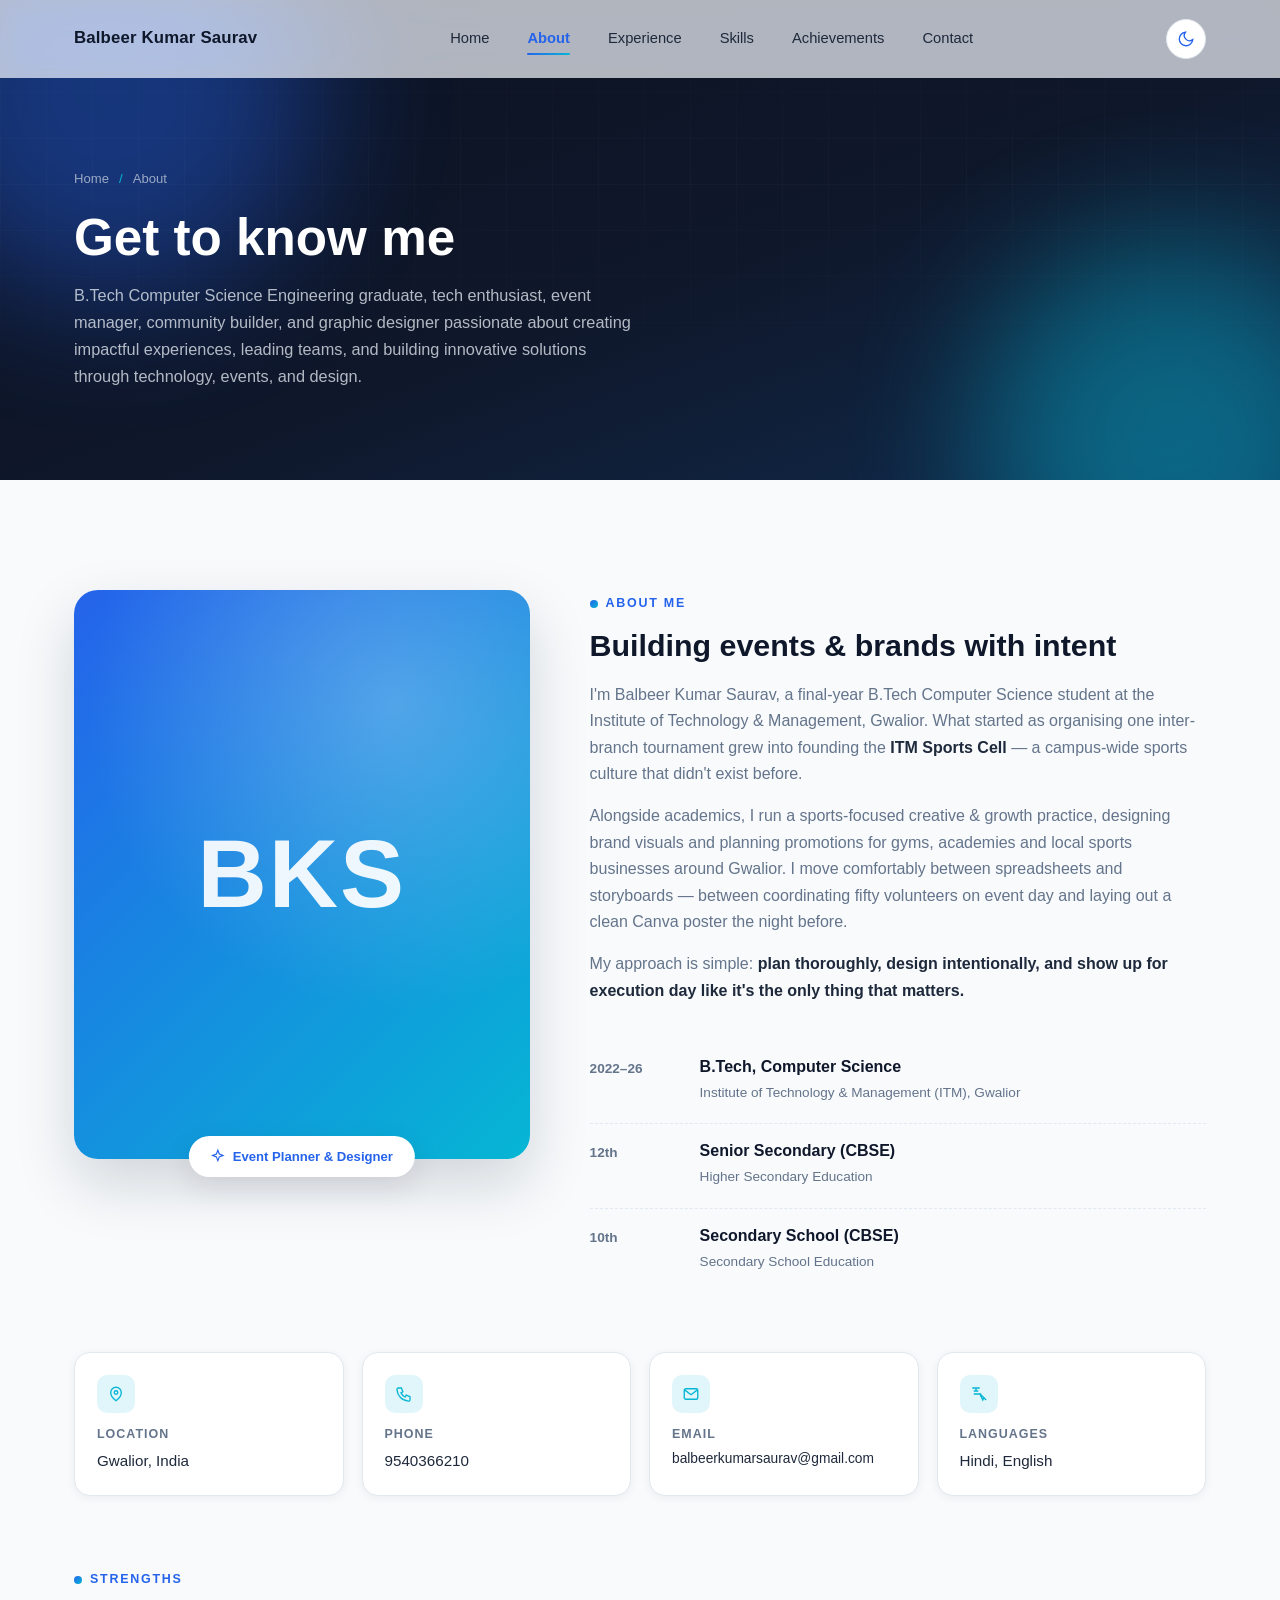
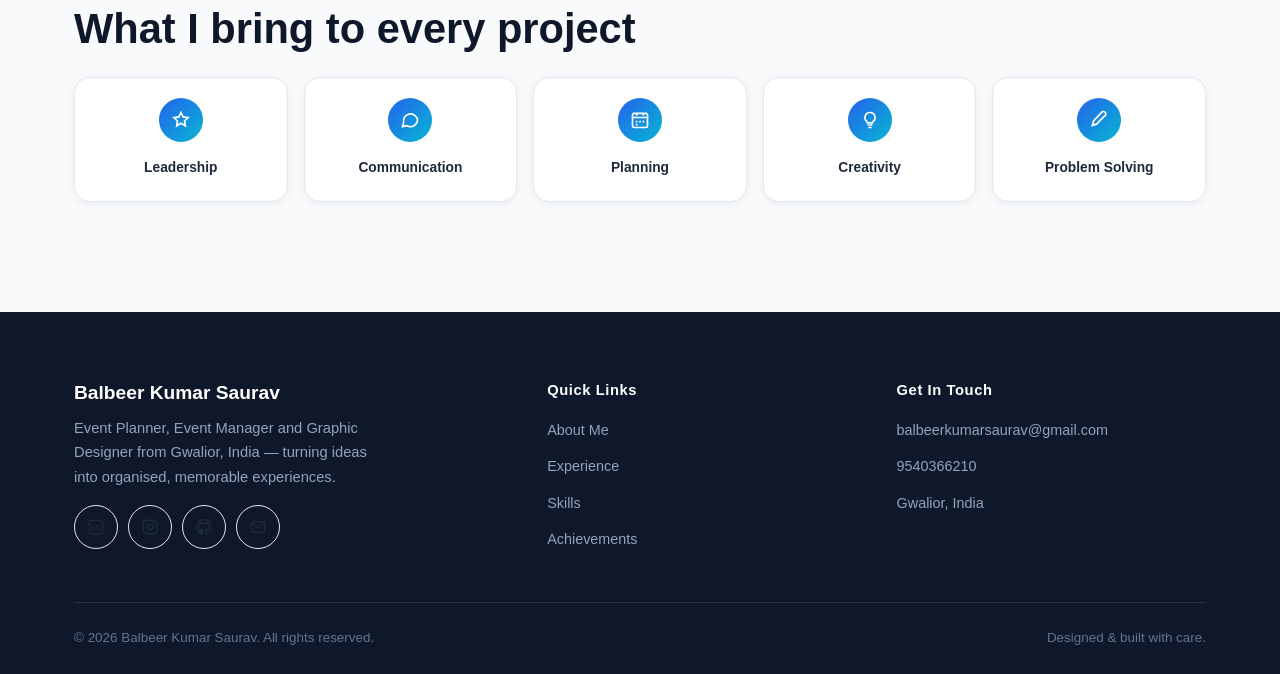
==== commit a7a0904c: "Fix script tag source path in about.html" ====
--- a/about.html
+++ b/about.html
@@ -179,6 +179,6 @@
   <svg viewBox="0 0 24 24" fill="none" stroke="currentColor" stroke-width="2"><path d="M12 19V5M5 12l7-7 7 7"/></svg>
 </button>
 
-<script src="js/script.js"></script>
+<script src="script.js"></script>
 </body>
 </html>
